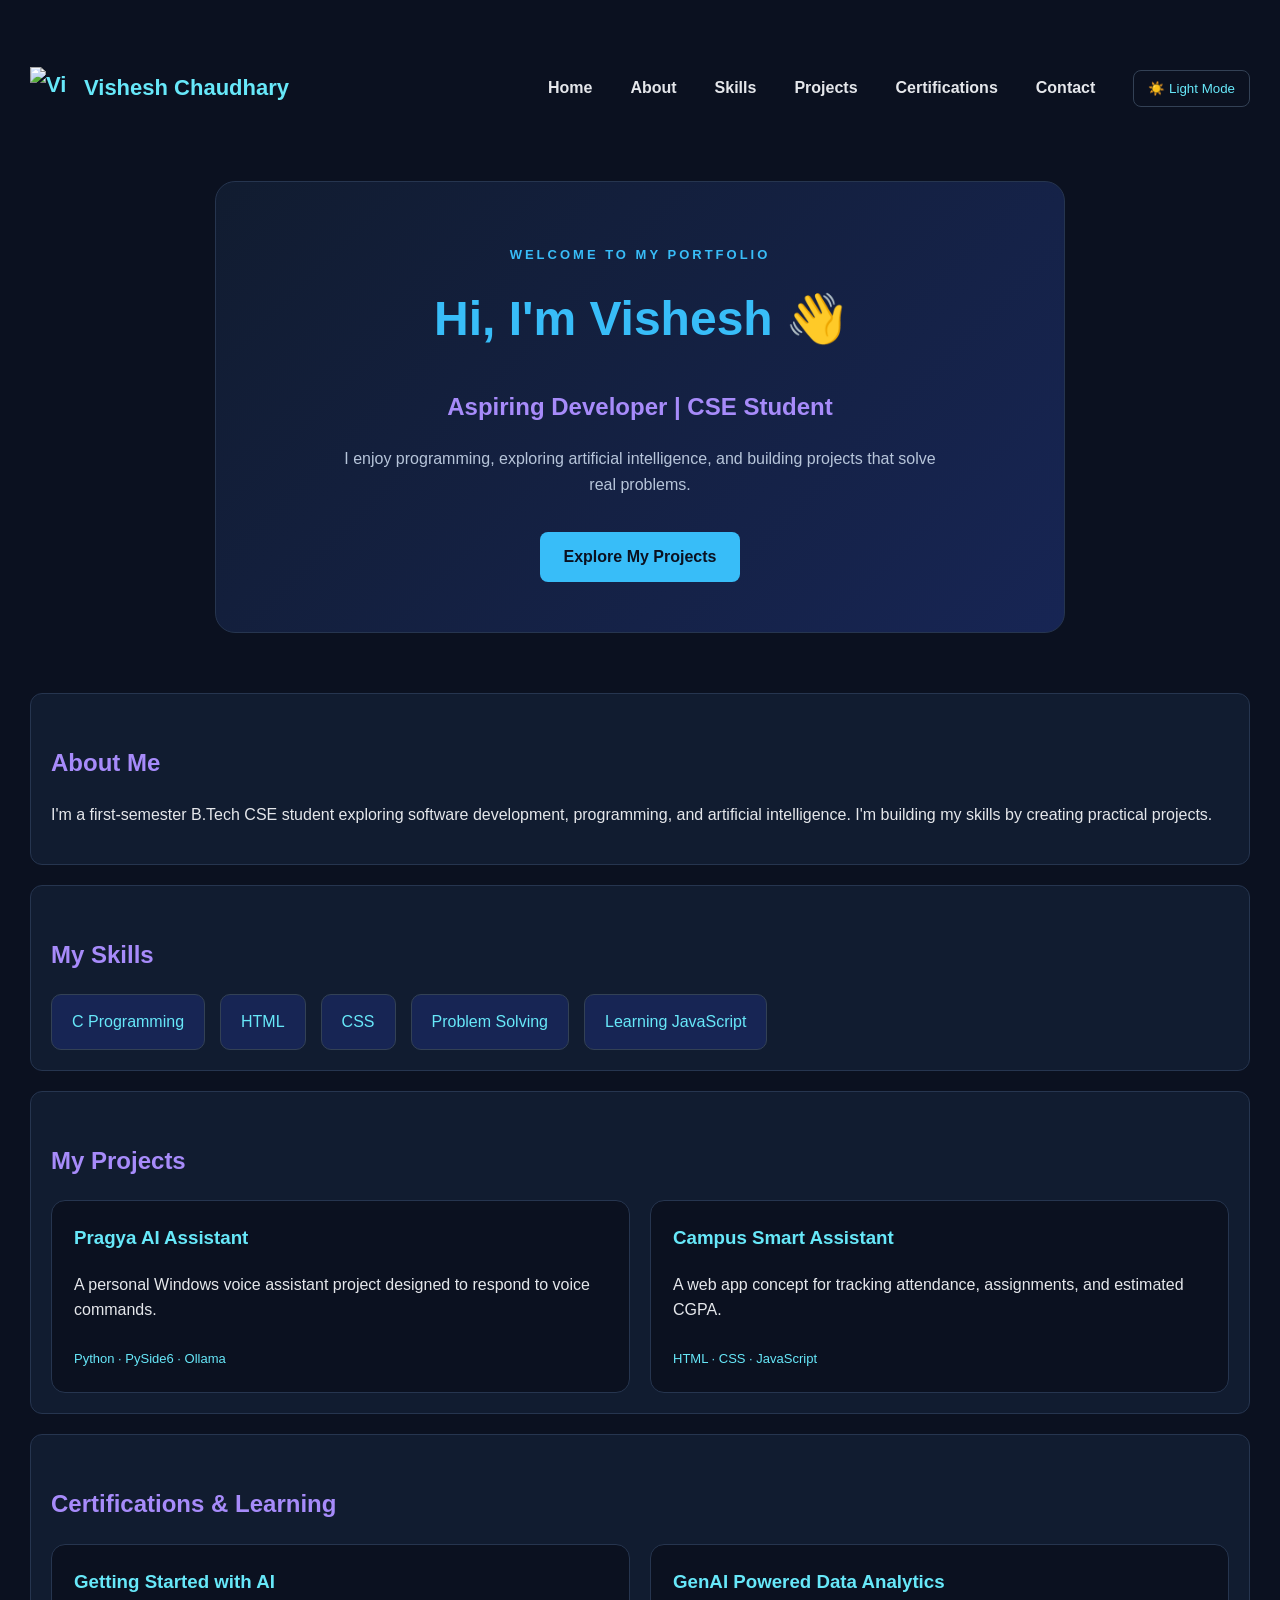
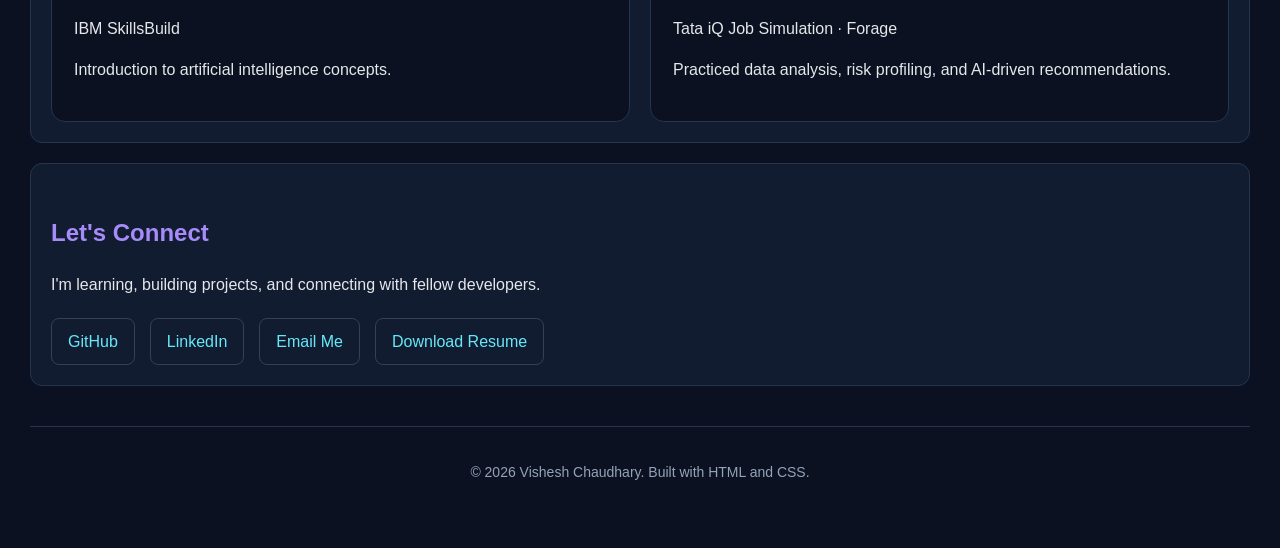
==== index.html @ add4f99e "Add files via upload" ====
<!DOCTYPE html>
<html lang="en">
<head>
    <meta charset="UTF-8">
    <meta name="viewport" content="width=device-width, initial-scale=1.0">
    <meta name="description" content="Explore Vishesh Chaudhary's developer portfolio,
     projects, skills, and learning journey in computer science and AI.">
    <title>Vishesh | Developer Portfolio</title>
    <link rel="stylesheet" href="style.css">
    <script src="script.js" defer></script>
    <link rel="icon" type="image/svg+xml" href="assets/favicon.svg">
</head>
<body>
  
    <nav class="navbar">
        <a class="logo" href="#home">
        <img src="assets/v-logo.png" alt="Vishesh logo">
        <span>Vishesh Chaudhary</span>
    </a>

        <button id="menu-toggle" type="button"
                aria-expanded="false" aria-controls="nav-links">
            ☰ Menu
        </button>

        <div id="nav-links">
            <a href="#home">Home</a>
            <a href="#about">About</a>
            <a href="#skills">Skills</a>
            <a href="#projects">Projects</a>
            <a href="#certifications">Certifications</a>
            <a href="#contact">Contact</a>
            <button id="theme-toggle" type="button">☀️ Light Mode</button>
        </div>
    </nav>

    <section id="home" class="hero">
        <p class="greeting">WELCOME TO MY PORTFOLIO</p>

        <h1>Hi, I'm Vishesh 👋</h1>

        <h2>Aspiring Developer | CSE Student</h2>

        <p>
            I enjoy programming, exploring artificial intelligence,
            and building projects that solve real problems.
        </p>

        <a href="#projects" class="btn">Explore My Projects</a>
    </section>


    
    <section id="about">
        <h2>About Me</h2>
        <p>
            I'm a first-semester B.Tech CSE student exploring
            software development, programming, and artificial intelligence.
            I'm building my skills by creating practical projects.
        </p>
    </section>


    <section id="skills">
        <h2>My Skills</h2>

        <div class="skills-container">
            <div class="skill-card">C Programming</div>
            <div class="skill-card">HTML</div>
            <div class="skill-card">CSS</div>
            <div class="skill-card">Problem Solving</div>
            <div class="skill-card">Learning JavaScript</div>
        </div>
    </section>

    <section id="projects">
        <h2>My Projects</h2>

        <div class="projects-container">
            <article class="project-card">
                <h3>Pragya AI Assistant</h3>
                <p>
                    A personal Windows voice assistant project
                    designed to respond to voice commands.
                </p>
                <span class="project-tech">Python · PySide6 · Ollama</span>
            </article>

            <article class="project-card">
                <h3>Campus Smart Assistant</h3>
                <p>
                    A web app concept for tracking attendance,
                    assignments, and estimated CGPA.
                </p>
                <span class="project-tech">HTML · CSS · JavaScript</span>
            </article>
        </div>
    </section>


    <section id="certifications">
        <h2>Certifications & Learning</h2>

        <div class="projects-container">
            <article class="project-card">
                <h3>Getting Started with AI</h3>
                <p>IBM SkillsBuild</p>
                <p>Introduction to artificial intelligence concepts.</p>
            </article>

            <article class="project-card">
                <h3>GenAI Powered Data Analytics</h3>
                <p>Tata iQ Job Simulation · Forage</p>
                <p>Practiced data analysis, risk profiling, and AI-driven recommendations.</p>
            </article>
        </div>
    </section>

    <section id="contact">
        <h2>Let's Connect</h2>
        <p>I'm learning, building projects, and connecting with fellow developers.</p>

        <div class="contact-links">
            <a href="https://github.com/vishesh-cse"
               target="_blank" rel="noopener noreferrer">GitHub</a>

            <a href="https://www.linkedin.com/in/vishesh-chaudhary-7802b942b/"
               target="_blank" rel="noopener noreferrer">LinkedIn</a>

            <a href="mailto:visheshchoudhary783@gmail.com">Email Me</a>

            <a href="assets/Vishesh-Chaudhary-Resume.pdf"class="btn"download>
                Download Resume</a>

        </div>
    </section>

    <footer>
        <p>© 2026 Vishesh Chaudhary. Built with HTML and CSS.</p>
    </footer>

</body>
</html>
---- style.css ----
/* 1. Basic page styling */
body {
    background-color: #0b1120;
    color: #e5e7eb;
    font-family: Arial, sans-serif;
    margin: 0;
    padding: 30px;
    line-height: 1.6;
}

/* 2. Main heading */
h1 {
    color: #38bdf8;
    font-size: 42px;
}

/* 3. Section headings */
h2 {
    color: #a78bfa;
    margin-top: 30px;
}

/* 4. Navigation menu */
nav {
    margin: 25px 0;
}

nav a {
    color: #38bdf8;
    text-decoration: none;
    margin-right: 20px;
    font-weight: bold;
}

nav a:hover {
    color: #a78bfa;
}

/* 5. Project sections */
section {
    background-color: #111c30;
    padding: 20px;
    margin: 20px 0;
    border: 1px solid #26354f;
    border-radius: 12px;
}

/* 6. Project headings */
h3 {
    color: #67e8f9;
}

/* Hero section */
.hero {
    max-width: 850px;
    margin: 60px auto;
    padding: 50px 30px;
    text-align: center;
    background: linear-gradient(135deg, #111c30, #172554);
    border: 1px solid #26354f;
    border-radius: 20px;
}

/* Small welcome text */
.greeting {
    color: #38bdf8;
    letter-spacing: 3px;
    font-size: 13px;
    font-weight: bold;
}

/* Hero heading */
.hero h1 {
    font-size: 48px;
    margin: 15px 0;
}

/* Hero description */
.hero p:not(.greeting) {
    color: #b7c5da;
    max-width: 600px;
    margin: 20px auto;
}

/* Project button */
.btn {
    display: inline-block;
    background-color: #38bdf8;
    color: #0b1120;
    padding: 12px 24px;
    border-radius: 8px;
    text-decoration: none;
    font-weight: bold;
    margin-top: 15px;
}

.btn:hover {
    background-color: #a78bfa;
}

/* Responsive design for mobile screens */
@media (max-width: 768px) {
    body {
        padding: 15px;
    }

    .hero {
        margin: 25px auto;
        padding: 35px 18px;
    }

    .hero h1 {
        font-size: 32px;
    }

    .hero h2 {
        font-size: 20px;
    }

    nav a {
        display: inline-block;
        margin: 5px 10px 5px 0;
    }

    section {
        padding: 16px;
    }
}

/* Extra-small screens */
@media (max-width: 400px) {
    .hero h1 {
        font-size: 27px;
    }

    .greeting {
        letter-spacing: 1px;
        font-size: 11px;
    }
}

/* Skills layout */
.skills-container {
    display: flex;
    flex-wrap: wrap;
    gap: 15px;
    margin-top: 20px;
}

/* Individual skill card */
.skill-card {
    background-color: #172554;
    color: #67e8f9;
    padding: 14px 20px;
    border: 1px solid #334155;
    border-radius: 10px;
    transition: transform 0.2s, border-color 0.2s;
}

.skill-card:hover {
    transform: translateY(-4px);
    border-color: #38bdf8;
}

/* Projects layout */
.projects-container {
    display: grid;
    grid-template-columns: repeat(auto-fit, minmax(240px, 1fr));
    gap: 20px;
    margin-top: 20px;
}

.project-card {
    background-color: #0b1120;
    padding: 22px;
    border: 1px solid #26354f;
    border-radius: 14px;
    transition: transform 0.2s, border-color 0.2s;
}

.project-card:hover {
    transform: translateY(-5px);
    border-color: #38bdf8;
}

.project-card h3 {
    margin-top: 0;
}

.project-tech {
    display: inline-block;
    color: #67e8f9;
    font-size: 13px;
    margin-top: 10px;
}

/* Contact links */
.contact-links {
    display: flex;
    flex-wrap: wrap;
    gap: 15px;
    margin-top: 20px;
}

.contact-links a {
    display: inline-block;
    color: #67e8f9;
    text-decoration: none;
    padding: 10px 16px;
    border: 1px solid #334155;
    border-radius: 8px;
    transition: background-color 0.2s;
}

.contact-links a:hover {
    background-color: #172554;
}

/* Footer */
footer {
    text-align: center;
    color: #94a3b8;
    font-size: 14px;
    padding: 20px 0;
    border-top: 1px solid #26354f;
    margin-top: 40px;
}

html {
    scroll-behavior: smooth;
}

section {
    scroll-margin-top: 20px;
}

.hero .btn + .btn {
    margin-left: 10px;
}

@media (max-width: 480px) {
    .hero .btn + .btn {
        margin-left: 0;
        margin-top: 12px;
    }
}

/* Make the resume button match contact links */
.contact-links .btn {
    background-color: transparent;
    color: #67e8f9;
    border: 1px solid #334155;
    padding: 10px 16px;
    border-radius: 8px;
    font-weight: normal;
    margin-top: 0;
}

.contact-links .btn:hover {
    background-color: #172554;
    color: #67e8f9;
    border-color: #38bdf8;
}
#theme-toggle {
    background: transparent;
    color: #67e8f9;
    border: 1px solid #334155;
    padding: 10px 14px;
    border-radius: 8px;
    cursor: pointer;
}

#theme-toggle:hover {
    background-color: #172554;
}
body.light-mode {
    background-color: #f1f5f9;
    color: #172033;
}

body.light-mode section {
    background-color: #ffffff;
    border-color: #cbd5e1;
}

body.light-mode .project-card {
    background-color: #f8fafc;
}

body.light-mode h1 {
    color: #0369a1;
}

body.light-mode h2 {
    color: #6d28d9;
}

body.light-mode h3 {
    color: #0e7490;
}

body.light-mode p {
    color: #334155;
}

/* Navigation layout */
.navbar {
    display: flex;
    align-items: center;
    justify-content: space-between;
    gap: 20px;
    margin-bottom: 30px;
}

.logo {
    color: #67e8f9;
    font-size: 22px;
    font-weight: bold;
    text-decoration: none;
}

#nav-links {
    display: flex;
    align-items: center;
    flex-wrap: wrap;
    gap: 15px;
}

#nav-links a {
    color: #e5e7eb;
    text-decoration: none;
}

#menu-toggle {
    display: none;
    background: transparent;
    color: #67e8f9;
    border: 1px solid #334155;
    padding: 9px 12px;
    border-radius: 8px;
    cursor: pointer;
}

@media (max-width: 768px) {
    .navbar {
        flex-wrap: wrap;
    }

    #menu-toggle {
        display: block;
    }

    #nav-links {
        display: none;
        width: 100%;
        flex-direction: column;
        align-items: stretch;
        padding: 15px 0;
    }

    #nav-links.open {
        display: flex;
    }

    #nav-links a,
    #nav-links button {
        padding: 10px;
    }
}

/* Keep navigation in a clean horizontal layout */
.navbar {
    width: 100%;
    box-sizing: border-box;
    flex-wrap: wrap;
    padding: 12px 0;
}

#nav-links {
    justify-content: flex-end;
}

#nav-links a {
    transition: color 0.2s ease;
}

#nav-links a:hover {
    color: #38bdf8;
}

/* Prevent hero content from touching the screen edges */
.hero {
    box-sizing: border-box;
    width: 100%;
}

/* Light theme navigation */
body.light-mode #nav-links a {
    color: #172033;
}

body.light-mode #nav-links a:hover {
    color: #0369a1;
}

/* Align logo and navigation in one row */
.navbar {
    display: flex;
    align-items: center;
    justify-content: space-between;
    width: 100%;
    gap: 20px;
}

.logo {
    flex-shrink: 0;
    margin: 0;
}

#nav-links {
    display: flex;
    align-items: center;
    justify-content: flex-end;
    gap: 18px;
    margin-left: auto;
}

/* Keep navigation tidy on smaller screens */
@media (max-width: 768px) {
    .navbar {
        justify-content: space-between;
    }

    #nav-links {
        margin-left: 0;
    }
}

/* Smooth movement and transitions */
.hero,
section {
    animation: fadeIn 0.7s ease both;
}

.project-card,
.skill-card {
    transition: transform 0.25s ease,
                border-color 0.25s ease,
                box-shadow 0.25s ease;
}

.project-card:hover,
.skill-card:hover {
    transform: translateY(-5px);
    box-shadow: 0 8px 24px rgba(56, 189, 248, 0.12);
}

/* Gentle entrance animation */
@keyframes fadeIn {
    from {
        opacity: 0;
        transform: translateY(12px);
    }

    to {
        opacity: 1;
        transform: translateY(0);
    }
}

/* Respect reduced-motion preferences */
@media (prefers-reduced-motion: reduce) {
    *,
    *::before,
    *::after {
        animation-duration: 0.01ms !important;
        transition-duration: 0.01ms !important;
    }
}

/* Mobile layout safety */
* {
    box-sizing: border-box;
}

img {
    max-width: 100%;
    height: auto;
}

body {
    overflow-wrap: anywhere;
}

@media (max-width: 768px) {
    .projects-container {
        grid-template-columns: minmax(0, 1fr);
    }

    .skills-container {
        gap: 10px;
    }

    .hero h1 {
        font-size: clamp(27px, 7vw, 38px);
    }

    #nav-links {
        width: 100%;
    }

    #nav-links a,
    #nav-links button {
        max-width: 100%;
    }
}

#menu-toggle {
    display: none;
}

@media (max-width: 768px) {
    #menu-toggle {
        display: block;
    }

    #nav-links {
        display: none;
        width: 100%;
        flex-direction: column;
        align-items: stretch;
    }

    #nav-links.open {
        display: flex;
    }
}
.logo {
    display: flex;
    align-items: center;
    gap: 12px;
    text-decoration: none;
}

.logo img {
    width: 42px;
    height: 42px;
    object-fit: contain;
}

.logo span {
    font-weight: 700;
}
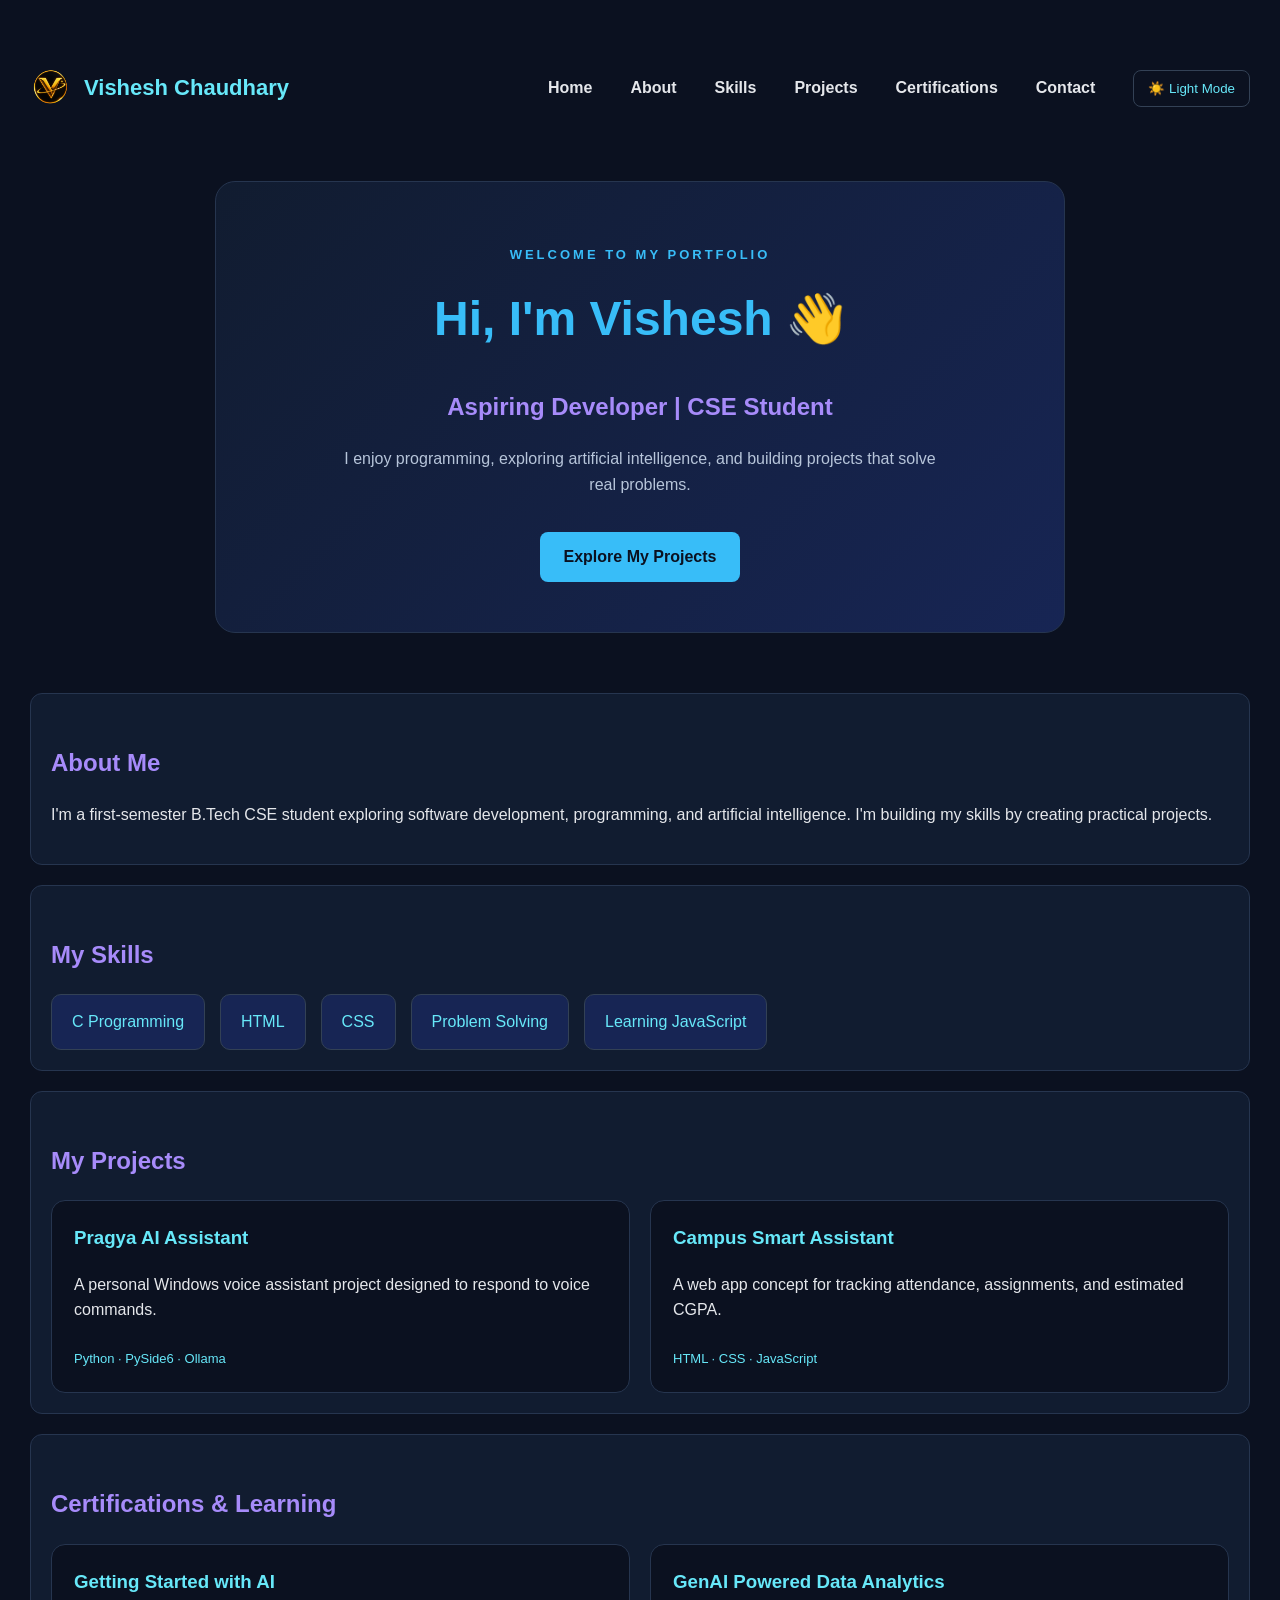
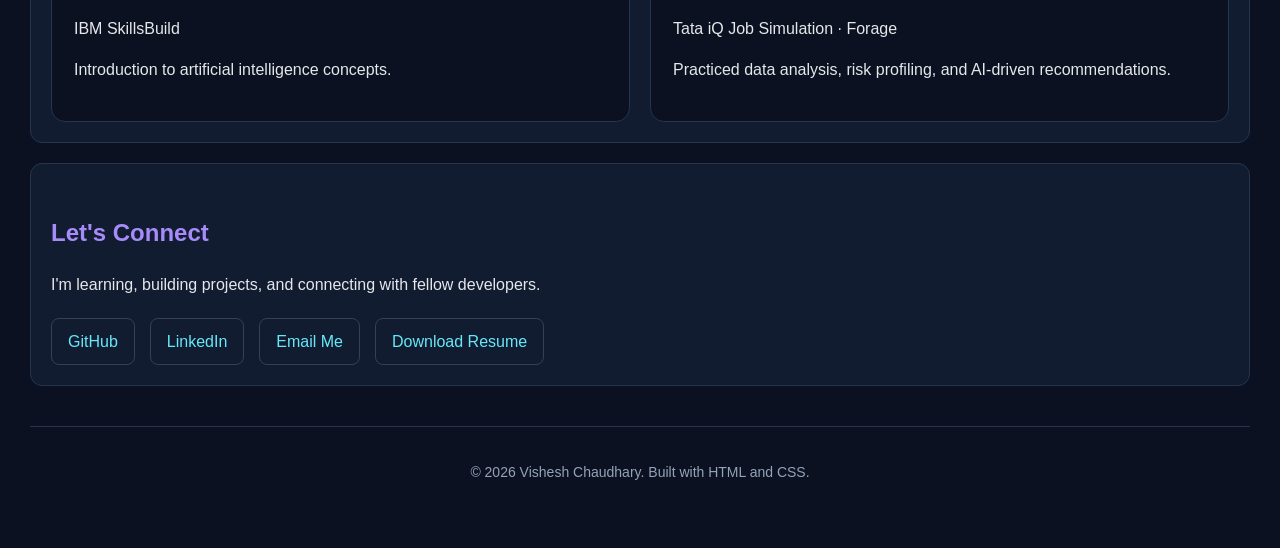
==== commit f24318be: "Add portfolio website and assets" ====
--- a/index.html
+++ b/index.html
@@ -1,144 +1,144 @@
-
-<!DOCTYPE html>
-<html lang="en">
-<head>
-    <meta charset="UTF-8">
-    <meta name="viewport" content="width=device-width, initial-scale=1.0">
-    <meta name="description" content="Explore Vishesh Chaudhary's developer portfolio,
-     projects, skills, and learning journey in computer science and AI.">
-    <title>Vishesh | Developer Portfolio</title>
-    <link rel="stylesheet" href="style.css">
-    <script src="script.js" defer></script>
-    <link rel="icon" type="image/svg+xml" href="assets/favicon.svg">
-</head>
-<body>
-  
-    <nav class="navbar">
-        <a class="logo" href="#home">
-        <img src="assets/v-logo.png" alt="Vishesh logo">
-        <span>Vishesh Chaudhary</span>
-    </a>
-
-        <button id="menu-toggle" type="button"
-                aria-expanded="false" aria-controls="nav-links">
-            ☰ Menu
-        </button>
-
-        <div id="nav-links">
-            <a href="#home">Home</a>
-            <a href="#about">About</a>
-            <a href="#skills">Skills</a>
-            <a href="#projects">Projects</a>
-            <a href="#certifications">Certifications</a>
-            <a href="#contact">Contact</a>
-            <button id="theme-toggle" type="button">☀️ Light Mode</button>
-        </div>
-    </nav>
-
-    <section id="home" class="hero">
-        <p class="greeting">WELCOME TO MY PORTFOLIO</p>
-
-        <h1>Hi, I'm Vishesh 👋</h1>
-
-        <h2>Aspiring Developer | CSE Student</h2>
-
-        <p>
-            I enjoy programming, exploring artificial intelligence,
-            and building projects that solve real problems.
-        </p>
-
-        <a href="#projects" class="btn">Explore My Projects</a>
-    </section>
-
-
-    
-    <section id="about">
-        <h2>About Me</h2>
-        <p>
-            I'm a first-semester B.Tech CSE student exploring
-            software development, programming, and artificial intelligence.
-            I'm building my skills by creating practical projects.
-        </p>
-    </section>
-
-
-    <section id="skills">
-        <h2>My Skills</h2>
-
-        <div class="skills-container">
-            <div class="skill-card">C Programming</div>
-            <div class="skill-card">HTML</div>
-            <div class="skill-card">CSS</div>
-            <div class="skill-card">Problem Solving</div>
-            <div class="skill-card">Learning JavaScript</div>
-        </div>
-    </section>
-
-    <section id="projects">
-        <h2>My Projects</h2>
-
-        <div class="projects-container">
-            <article class="project-card">
-                <h3>Pragya AI Assistant</h3>
-                <p>
-                    A personal Windows voice assistant project
-                    designed to respond to voice commands.
-                </p>
-                <span class="project-tech">Python · PySide6 · Ollama</span>
-            </article>
-
-            <article class="project-card">
-                <h3>Campus Smart Assistant</h3>
-                <p>
-                    A web app concept for tracking attendance,
-                    assignments, and estimated CGPA.
-                </p>
-                <span class="project-tech">HTML · CSS · JavaScript</span>
-            </article>
-        </div>
-    </section>
-
-
-    <section id="certifications">
-        <h2>Certifications & Learning</h2>
-
-        <div class="projects-container">
-            <article class="project-card">
-                <h3>Getting Started with AI</h3>
-                <p>IBM SkillsBuild</p>
-                <p>Introduction to artificial intelligence concepts.</p>
-            </article>
-
-            <article class="project-card">
-                <h3>GenAI Powered Data Analytics</h3>
-                <p>Tata iQ Job Simulation · Forage</p>
-                <p>Practiced data analysis, risk profiling, and AI-driven recommendations.</p>
-            </article>
-        </div>
-    </section>
-
-    <section id="contact">
-        <h2>Let's Connect</h2>
-        <p>I'm learning, building projects, and connecting with fellow developers.</p>
-
-        <div class="contact-links">
-            <a href="https://github.com/vishesh-cse"
-               target="_blank" rel="noopener noreferrer">GitHub</a>
-
-            <a href="https://www.linkedin.com/in/vishesh-chaudhary-7802b942b/"
-               target="_blank" rel="noopener noreferrer">LinkedIn</a>
-
-            <a href="mailto:visheshchoudhary783@gmail.com">Email Me</a>
-
-            <a href="assets/Vishesh-Chaudhary-Resume.pdf"class="btn"download>
-                Download Resume</a>
-
-        </div>
-    </section>
-
-    <footer>
-        <p>© 2026 Vishesh Chaudhary. Built with HTML and CSS.</p>
-    </footer>
-
-</body>
+
+<!DOCTYPE html>
+<html lang="en">
+<head>
+    <meta charset="UTF-8">
+    <meta name="viewport" content="width=device-width, initial-scale=1.0">
+    <meta name="description" content="Explore Vishesh Chaudhary's developer portfolio,
+     projects, skills, and learning journey in computer science and AI.">
+    <title>Vishesh | Developer Portfolio</title>
+    <link rel="stylesheet" href="style.css">
+    <script src="script.js" defer></script>
+    <link rel="icon" type="image/svg+xml" href="assets/favicon.svg">
+</head>
+<body>
+  
+    <nav class="navbar">
+        <a class="logo" href="#home">
+        <img src="assets/v-logo.png" alt="Vishesh logo">
+        <span>Vishesh Chaudhary</span>
+    </a>
+
+        <button id="menu-toggle" type="button"
+                aria-expanded="false" aria-controls="nav-links">
+            ☰ Menu
+        </button>
+
+        <div id="nav-links">
+            <a href="#home">Home</a>
+            <a href="#about">About</a>
+            <a href="#skills">Skills</a>
+            <a href="#projects">Projects</a>
+            <a href="#certifications">Certifications</a>
+            <a href="#contact">Contact</a>
+            <button id="theme-toggle" type="button">☀️ Light Mode</button>
+        </div>
+    </nav>
+
+    <section id="home" class="hero">
+        <p class="greeting">WELCOME TO MY PORTFOLIO</p>
+
+        <h1>Hi, I'm Vishesh 👋</h1>
+
+        <h2>Aspiring Developer | CSE Student</h2>
+
+        <p>
+            I enjoy programming, exploring artificial intelligence,
+            and building projects that solve real problems.
+        </p>
+
+        <a href="#projects" class="btn">Explore My Projects</a>
+    </section>
+
+
+    
+    <section id="about">
+        <h2>About Me</h2>
+        <p>
+            I'm a first-semester B.Tech CSE student exploring
+            software development, programming, and artificial intelligence.
+            I'm building my skills by creating practical projects.
+        </p>
+    </section>
+
+
+    <section id="skills">
+        <h2>My Skills</h2>
+
+        <div class="skills-container">
+            <div class="skill-card">C Programming</div>
+            <div class="skill-card">HTML</div>
+            <div class="skill-card">CSS</div>
+            <div class="skill-card">Problem Solving</div>
+            <div class="skill-card">Learning JavaScript</div>
+        </div>
+    </section>
+
+    <section id="projects">
+        <h2>My Projects</h2>
+
+        <div class="projects-container">
+            <article class="project-card">
+                <h3>Pragya AI Assistant</h3>
+                <p>
+                    A personal Windows voice assistant project
+                    designed to respond to voice commands.
+                </p>
+                <span class="project-tech">Python · PySide6 · Ollama</span>
+            </article>
+
+            <article class="project-card">
+                <h3>Campus Smart Assistant</h3>
+                <p>
+                    A web app concept for tracking attendance,
+                    assignments, and estimated CGPA.
+                </p>
+                <span class="project-tech">HTML · CSS · JavaScript</span>
+            </article>
+        </div>
+    </section>
+
+
+    <section id="certifications">
+        <h2>Certifications & Learning</h2>
+
+        <div class="projects-container">
+            <article class="project-card">
+                <h3>Getting Started with AI</h3>
+                <p>IBM SkillsBuild</p>
+                <p>Introduction to artificial intelligence concepts.</p>
+            </article>
+
+            <article class="project-card">
+                <h3>GenAI Powered Data Analytics</h3>
+                <p>Tata iQ Job Simulation · Forage</p>
+                <p>Practiced data analysis, risk profiling, and AI-driven recommendations.</p>
+            </article>
+        </div>
+    </section>
+
+    <section id="contact">
+        <h2>Let's Connect</h2>
+        <p>I'm learning, building projects, and connecting with fellow developers.</p>
+
+        <div class="contact-links">
+            <a href="https://github.com/vishesh-cse"
+               target="_blank" rel="noopener noreferrer">GitHub</a>
+
+            <a href="https://www.linkedin.com/in/vishesh-chaudhary-7802b942b/"
+               target="_blank" rel="noopener noreferrer">LinkedIn</a>
+
+            <a href="mailto:visheshchoudhary783@gmail.com">Email Me</a>
+
+            <a href="assets/Vishesh-Chaudhary-Resume.pdf"class="btn"download>
+                Download Resume</a>
+
+        </div>
+    </section>
+
+    <footer>
+        <p>© 2026 Vishesh Chaudhary. Built with HTML and CSS.</p>
+    </footer>
+
+</body>
 </html>
--- a/style.css
+++ b/style.css
@@ -1,554 +1,554 @@
-
-/* 1. Basic page styling */
-body {
-    background-color: #0b1120;
-    color: #e5e7eb;
-    font-family: Arial, sans-serif;
-    margin: 0;
-    padding: 30px;
-    line-height: 1.6;
-}
-
-/* 2. Main heading */
-h1 {
-    color: #38bdf8;
-    font-size: 42px;
-}
-
-/* 3. Section headings */
-h2 {
-    color: #a78bfa;
-    margin-top: 30px;
-}
-
-/* 4. Navigation menu */
-nav {
-    margin: 25px 0;
-}
-
-nav a {
-    color: #38bdf8;
-    text-decoration: none;
-    margin-right: 20px;
-    font-weight: bold;
-}
-
-nav a:hover {
-    color: #a78bfa;
-}
-
-/* 5. Project sections */
-section {
-    background-color: #111c30;
-    padding: 20px;
-    margin: 20px 0;
-    border: 1px solid #26354f;
-    border-radius: 12px;
-}
-
-/* 6. Project headings */
-h3 {
-    color: #67e8f9;
-}
-
-/* Hero section */
-.hero {
-    max-width: 850px;
-    margin: 60px auto;
-    padding: 50px 30px;
-    text-align: center;
-    background: linear-gradient(135deg, #111c30, #172554);
-    border: 1px solid #26354f;
-    border-radius: 20px;
-}
-
-/* Small welcome text */
-.greeting {
-    color: #38bdf8;
-    letter-spacing: 3px;
-    font-size: 13px;
-    font-weight: bold;
-}
-
-/* Hero heading */
-.hero h1 {
-    font-size: 48px;
-    margin: 15px 0;
-}
-
-/* Hero description */
-.hero p:not(.greeting) {
-    color: #b7c5da;
-    max-width: 600px;
-    margin: 20px auto;
-}
-
-/* Project button */
-.btn {
-    display: inline-block;
-    background-color: #38bdf8;
-    color: #0b1120;
-    padding: 12px 24px;
-    border-radius: 8px;
-    text-decoration: none;
-    font-weight: bold;
-    margin-top: 15px;
-}
-
-.btn:hover {
-    background-color: #a78bfa;
-}
-
-/* Responsive design for mobile screens */
-@media (max-width: 768px) {
-    body {
-        padding: 15px;
-    }
-
-    .hero {
-        margin: 25px auto;
-        padding: 35px 18px;
-    }
-
-    .hero h1 {
-        font-size: 32px;
-    }
-
-    .hero h2 {
-        font-size: 20px;
-    }
-
-    nav a {
-        display: inline-block;
-        margin: 5px 10px 5px 0;
-    }
-
-    section {
-        padding: 16px;
-    }
-}
-
-/* Extra-small screens */
-@media (max-width: 400px) {
-    .hero h1 {
-        font-size: 27px;
-    }
-
-    .greeting {
-        letter-spacing: 1px;
-        font-size: 11px;
-    }
-}
-
-/* Skills layout */
-.skills-container {
-    display: flex;
-    flex-wrap: wrap;
-    gap: 15px;
-    margin-top: 20px;
-}
-
-/* Individual skill card */
-.skill-card {
-    background-color: #172554;
-    color: #67e8f9;
-    padding: 14px 20px;
-    border: 1px solid #334155;
-    border-radius: 10px;
-    transition: transform 0.2s, border-color 0.2s;
-}
-
-.skill-card:hover {
-    transform: translateY(-4px);
-    border-color: #38bdf8;
-}
-
-/* Projects layout */
-.projects-container {
-    display: grid;
-    grid-template-columns: repeat(auto-fit, minmax(240px, 1fr));
-    gap: 20px;
-    margin-top: 20px;
-}
-
-.project-card {
-    background-color: #0b1120;
-    padding: 22px;
-    border: 1px solid #26354f;
-    border-radius: 14px;
-    transition: transform 0.2s, border-color 0.2s;
-}
-
-.project-card:hover {
-    transform: translateY(-5px);
-    border-color: #38bdf8;
-}
-
-.project-card h3 {
-    margin-top: 0;
-}
-
-.project-tech {
-    display: inline-block;
-    color: #67e8f9;
-    font-size: 13px;
-    margin-top: 10px;
-}
-
-/* Contact links */
-.contact-links {
-    display: flex;
-    flex-wrap: wrap;
-    gap: 15px;
-    margin-top: 20px;
-}
-
-.contact-links a {
-    display: inline-block;
-    color: #67e8f9;
-    text-decoration: none;
-    padding: 10px 16px;
-    border: 1px solid #334155;
-    border-radius: 8px;
-    transition: background-color 0.2s;
-}
-
-.contact-links a:hover {
-    background-color: #172554;
-}
-
-/* Footer */
-footer {
-    text-align: center;
-    color: #94a3b8;
-    font-size: 14px;
-    padding: 20px 0;
-    border-top: 1px solid #26354f;
-    margin-top: 40px;
-}
-
-html {
-    scroll-behavior: smooth;
-}
-
-section {
-    scroll-margin-top: 20px;
-}
-
-.hero .btn + .btn {
-    margin-left: 10px;
-}
-
-@media (max-width: 480px) {
-    .hero .btn + .btn {
-        margin-left: 0;
-        margin-top: 12px;
-    }
-}
-
-/* Make the resume button match contact links */
-.contact-links .btn {
-    background-color: transparent;
-    color: #67e8f9;
-    border: 1px solid #334155;
-    padding: 10px 16px;
-    border-radius: 8px;
-    font-weight: normal;
-    margin-top: 0;
-}
-
-.contact-links .btn:hover {
-    background-color: #172554;
-    color: #67e8f9;
-    border-color: #38bdf8;
-}
-#theme-toggle {
-    background: transparent;
-    color: #67e8f9;
-    border: 1px solid #334155;
-    padding: 10px 14px;
-    border-radius: 8px;
-    cursor: pointer;
-}
-
-#theme-toggle:hover {
-    background-color: #172554;
-}
-body.light-mode {
-    background-color: #f1f5f9;
-    color: #172033;
-}
-
-body.light-mode section {
-    background-color: #ffffff;
-    border-color: #cbd5e1;
-}
-
-body.light-mode .project-card {
-    background-color: #f8fafc;
-}
-
-body.light-mode h1 {
-    color: #0369a1;
-}
-
-body.light-mode h2 {
-    color: #6d28d9;
-}
-
-body.light-mode h3 {
-    color: #0e7490;
-}
-
-body.light-mode p {
-    color: #334155;
-}
-
-/* Navigation layout */
-.navbar {
-    display: flex;
-    align-items: center;
-    justify-content: space-between;
-    gap: 20px;
-    margin-bottom: 30px;
-}
-
-.logo {
-    color: #67e8f9;
-    font-size: 22px;
-    font-weight: bold;
-    text-decoration: none;
-}
-
-#nav-links {
-    display: flex;
-    align-items: center;
-    flex-wrap: wrap;
-    gap: 15px;
-}
-
-#nav-links a {
-    color: #e5e7eb;
-    text-decoration: none;
-}
-
-#menu-toggle {
-    display: none;
-    background: transparent;
-    color: #67e8f9;
-    border: 1px solid #334155;
-    padding: 9px 12px;
-    border-radius: 8px;
-    cursor: pointer;
-}
-
-@media (max-width: 768px) {
-    .navbar {
-        flex-wrap: wrap;
-    }
-
-    #menu-toggle {
-        display: block;
-    }
-
-    #nav-links {
-        display: none;
-        width: 100%;
-        flex-direction: column;
-        align-items: stretch;
-        padding: 15px 0;
-    }
-
-    #nav-links.open {
-        display: flex;
-    }
-
-    #nav-links a,
-    #nav-links button {
-        padding: 10px;
-    }
-}
-
-/* Keep navigation in a clean horizontal layout */
-.navbar {
-    width: 100%;
-    box-sizing: border-box;
-    flex-wrap: wrap;
-    padding: 12px 0;
-}
-
-#nav-links {
-    justify-content: flex-end;
-}
-
-#nav-links a {
-    transition: color 0.2s ease;
-}
-
-#nav-links a:hover {
-    color: #38bdf8;
-}
-
-/* Prevent hero content from touching the screen edges */
-.hero {
-    box-sizing: border-box;
-    width: 100%;
-}
-
-/* Light theme navigation */
-body.light-mode #nav-links a {
-    color: #172033;
-}
-
-body.light-mode #nav-links a:hover {
-    color: #0369a1;
-}
-
-/* Align logo and navigation in one row */
-.navbar {
-    display: flex;
-    align-items: center;
-    justify-content: space-between;
-    width: 100%;
-    gap: 20px;
-}
-
-.logo {
-    flex-shrink: 0;
-    margin: 0;
-}
-
-#nav-links {
-    display: flex;
-    align-items: center;
-    justify-content: flex-end;
-    gap: 18px;
-    margin-left: auto;
-}
-
-/* Keep navigation tidy on smaller screens */
-@media (max-width: 768px) {
-    .navbar {
-        justify-content: space-between;
-    }
-
-    #nav-links {
-        margin-left: 0;
-    }
-}
-
-/* Smooth movement and transitions */
-.hero,
-section {
-    animation: fadeIn 0.7s ease both;
-}
-
-.project-card,
-.skill-card {
-    transition: transform 0.25s ease,
-                border-color 0.25s ease,
-                box-shadow 0.25s ease;
-}
-
-.project-card:hover,
-.skill-card:hover {
-    transform: translateY(-5px);
-    box-shadow: 0 8px 24px rgba(56, 189, 248, 0.12);
-}
-
-/* Gentle entrance animation */
-@keyframes fadeIn {
-    from {
-        opacity: 0;
-        transform: translateY(12px);
-    }
-
-    to {
-        opacity: 1;
-        transform: translateY(0);
-    }
-}
-
-/* Respect reduced-motion preferences */
-@media (prefers-reduced-motion: reduce) {
-    *,
-    *::before,
-    *::after {
-        animation-duration: 0.01ms !important;
-        transition-duration: 0.01ms !important;
-    }
-}
-
-/* Mobile layout safety */
-* {
-    box-sizing: border-box;
-}
-
-img {
-    max-width: 100%;
-    height: auto;
-}
-
-body {
-    overflow-wrap: anywhere;
-}
-
-@media (max-width: 768px) {
-    .projects-container {
-        grid-template-columns: minmax(0, 1fr);
-    }
-
-    .skills-container {
-        gap: 10px;
-    }
-
-    .hero h1 {
-        font-size: clamp(27px, 7vw, 38px);
-    }
-
-    #nav-links {
-        width: 100%;
-    }
-
-    #nav-links a,
-    #nav-links button {
-        max-width: 100%;
-    }
-}
-
-#menu-toggle {
-    display: none;
-}
-
-@media (max-width: 768px) {
-    #menu-toggle {
-        display: block;
-    }
-
-    #nav-links {
-        display: none;
-        width: 100%;
-        flex-direction: column;
-        align-items: stretch;
-    }
-
-    #nav-links.open {
-        display: flex;
-    }
-}
-.logo {
-    display: flex;
-    align-items: center;
-    gap: 12px;
-    text-decoration: none;
-}
-
-.logo img {
-    width: 42px;
-    height: 42px;
-    object-fit: contain;
-}
-
-.logo span {
-    font-weight: 700;
+
+/* 1. Basic page styling */
+body {
+    background-color: #0b1120;
+    color: #e5e7eb;
+    font-family: Arial, sans-serif;
+    margin: 0;
+    padding: 30px;
+    line-height: 1.6;
+}
+
+/* 2. Main heading */
+h1 {
+    color: #38bdf8;
+    font-size: 42px;
+}
+
+/* 3. Section headings */
+h2 {
+    color: #a78bfa;
+    margin-top: 30px;
+}
+
+/* 4. Navigation menu */
+nav {
+    margin: 25px 0;
+}
+
+nav a {
+    color: #38bdf8;
+    text-decoration: none;
+    margin-right: 20px;
+    font-weight: bold;
+}
+
+nav a:hover {
+    color: #a78bfa;
+}
+
+/* 5. Project sections */
+section {
+    background-color: #111c30;
+    padding: 20px;
+    margin: 20px 0;
+    border: 1px solid #26354f;
+    border-radius: 12px;
+}
+
+/* 6. Project headings */
+h3 {
+    color: #67e8f9;
+}
+
+/* Hero section */
+.hero {
+    max-width: 850px;
+    margin: 60px auto;
+    padding: 50px 30px;
+    text-align: center;
+    background: linear-gradient(135deg, #111c30, #172554);
+    border: 1px solid #26354f;
+    border-radius: 20px;
+}
+
+/* Small welcome text */
+.greeting {
+    color: #38bdf8;
+    letter-spacing: 3px;
+    font-size: 13px;
+    font-weight: bold;
+}
+
+/* Hero heading */
+.hero h1 {
+    font-size: 48px;
+    margin: 15px 0;
+}
+
+/* Hero description */
+.hero p:not(.greeting) {
+    color: #b7c5da;
+    max-width: 600px;
+    margin: 20px auto;
+}
+
+/* Project button */
+.btn {
+    display: inline-block;
+    background-color: #38bdf8;
+    color: #0b1120;
+    padding: 12px 24px;
+    border-radius: 8px;
+    text-decoration: none;
+    font-weight: bold;
+    margin-top: 15px;
+}
+
+.btn:hover {
+    background-color: #a78bfa;
+}
+
+/* Responsive design for mobile screens */
+@media (max-width: 768px) {
+    body {
+        padding: 15px;
+    }
+
+    .hero {
+        margin: 25px auto;
+        padding: 35px 18px;
+    }
+
+    .hero h1 {
+        font-size: 32px;
+    }
+
+    .hero h2 {
+        font-size: 20px;
+    }
+
+    nav a {
+        display: inline-block;
+        margin: 5px 10px 5px 0;
+    }
+
+    section {
+        padding: 16px;
+    }
+}
+
+/* Extra-small screens */
+@media (max-width: 400px) {
+    .hero h1 {
+        font-size: 27px;
+    }
+
+    .greeting {
+        letter-spacing: 1px;
+        font-size: 11px;
+    }
+}
+
+/* Skills layout */
+.skills-container {
+    display: flex;
+    flex-wrap: wrap;
+    gap: 15px;
+    margin-top: 20px;
+}
+
+/* Individual skill card */
+.skill-card {
+    background-color: #172554;
+    color: #67e8f9;
+    padding: 14px 20px;
+    border: 1px solid #334155;
+    border-radius: 10px;
+    transition: transform 0.2s, border-color 0.2s;
+}
+
+.skill-card:hover {
+    transform: translateY(-4px);
+    border-color: #38bdf8;
+}
+
+/* Projects layout */
+.projects-container {
+    display: grid;
+    grid-template-columns: repeat(auto-fit, minmax(240px, 1fr));
+    gap: 20px;
+    margin-top: 20px;
+}
+
+.project-card {
+    background-color: #0b1120;
+    padding: 22px;
+    border: 1px solid #26354f;
+    border-radius: 14px;
+    transition: transform 0.2s, border-color 0.2s;
+}
+
+.project-card:hover {
+    transform: translateY(-5px);
+    border-color: #38bdf8;
+}
+
+.project-card h3 {
+    margin-top: 0;
+}
+
+.project-tech {
+    display: inline-block;
+    color: #67e8f9;
+    font-size: 13px;
+    margin-top: 10px;
+}
+
+/* Contact links */
+.contact-links {
+    display: flex;
+    flex-wrap: wrap;
+    gap: 15px;
+    margin-top: 20px;
+}
+
+.contact-links a {
+    display: inline-block;
+    color: #67e8f9;
+    text-decoration: none;
+    padding: 10px 16px;
+    border: 1px solid #334155;
+    border-radius: 8px;
+    transition: background-color 0.2s;
+}
+
+.contact-links a:hover {
+    background-color: #172554;
+}
+
+/* Footer */
+footer {
+    text-align: center;
+    color: #94a3b8;
+    font-size: 14px;
+    padding: 20px 0;
+    border-top: 1px solid #26354f;
+    margin-top: 40px;
+}
+
+html {
+    scroll-behavior: smooth;
+}
+
+section {
+    scroll-margin-top: 20px;
+}
+
+.hero .btn + .btn {
+    margin-left: 10px;
+}
+
+@media (max-width: 480px) {
+    .hero .btn + .btn {
+        margin-left: 0;
+        margin-top: 12px;
+    }
+}
+
+/* Make the resume button match contact links */
+.contact-links .btn {
+    background-color: transparent;
+    color: #67e8f9;
+    border: 1px solid #334155;
+    padding: 10px 16px;
+    border-radius: 8px;
+    font-weight: normal;
+    margin-top: 0;
+}
+
+.contact-links .btn:hover {
+    background-color: #172554;
+    color: #67e8f9;
+    border-color: #38bdf8;
+}
+#theme-toggle {
+    background: transparent;
+    color: #67e8f9;
+    border: 1px solid #334155;
+    padding: 10px 14px;
+    border-radius: 8px;
+    cursor: pointer;
+}
+
+#theme-toggle:hover {
+    background-color: #172554;
+}
+body.light-mode {
+    background-color: #f1f5f9;
+    color: #172033;
+}
+
+body.light-mode section {
+    background-color: #ffffff;
+    border-color: #cbd5e1;
+}
+
+body.light-mode .project-card {
+    background-color: #f8fafc;
+}
+
+body.light-mode h1 {
+    color: #0369a1;
+}
+
+body.light-mode h2 {
+    color: #6d28d9;
+}
+
+body.light-mode h3 {
+    color: #0e7490;
+}
+
+body.light-mode p {
+    color: #334155;
+}
+
+/* Navigation layout */
+.navbar {
+    display: flex;
+    align-items: center;
+    justify-content: space-between;
+    gap: 20px;
+    margin-bottom: 30px;
+}
+
+.logo {
+    color: #67e8f9;
+    font-size: 22px;
+    font-weight: bold;
+    text-decoration: none;
+}
+
+#nav-links {
+    display: flex;
+    align-items: center;
+    flex-wrap: wrap;
+    gap: 15px;
+}
+
+#nav-links a {
+    color: #e5e7eb;
+    text-decoration: none;
+}
+
+#menu-toggle {
+    display: none;
+    background: transparent;
+    color: #67e8f9;
+    border: 1px solid #334155;
+    padding: 9px 12px;
+    border-radius: 8px;
+    cursor: pointer;
+}
+
+@media (max-width: 768px) {
+    .navbar {
+        flex-wrap: wrap;
+    }
+
+    #menu-toggle {
+        display: block;
+    }
+
+    #nav-links {
+        display: none;
+        width: 100%;
+        flex-direction: column;
+        align-items: stretch;
+        padding: 15px 0;
+    }
+
+    #nav-links.open {
+        display: flex;
+    }
+
+    #nav-links a,
+    #nav-links button {
+        padding: 10px;
+    }
+}
+
+/* Keep navigation in a clean horizontal layout */
+.navbar {
+    width: 100%;
+    box-sizing: border-box;
+    flex-wrap: wrap;
+    padding: 12px 0;
+}
+
+#nav-links {
+    justify-content: flex-end;
+}
+
+#nav-links a {
+    transition: color 0.2s ease;
+}
+
+#nav-links a:hover {
+    color: #38bdf8;
+}
+
+/* Prevent hero content from touching the screen edges */
+.hero {
+    box-sizing: border-box;
+    width: 100%;
+}
+
+/* Light theme navigation */
+body.light-mode #nav-links a {
+    color: #172033;
+}
+
+body.light-mode #nav-links a:hover {
+    color: #0369a1;
+}
+
+/* Align logo and navigation in one row */
+.navbar {
+    display: flex;
+    align-items: center;
+    justify-content: space-between;
+    width: 100%;
+    gap: 20px;
+}
+
+.logo {
+    flex-shrink: 0;
+    margin: 0;
+}
+
+#nav-links {
+    display: flex;
+    align-items: center;
+    justify-content: flex-end;
+    gap: 18px;
+    margin-left: auto;
+}
+
+/* Keep navigation tidy on smaller screens */
+@media (max-width: 768px) {
+    .navbar {
+        justify-content: space-between;
+    }
+
+    #nav-links {
+        margin-left: 0;
+    }
+}
+
+/* Smooth movement and transitions */
+.hero,
+section {
+    animation: fadeIn 0.7s ease both;
+}
+
+.project-card,
+.skill-card {
+    transition: transform 0.25s ease,
+                border-color 0.25s ease,
+                box-shadow 0.25s ease;
+}
+
+.project-card:hover,
+.skill-card:hover {
+    transform: translateY(-5px);
+    box-shadow: 0 8px 24px rgba(56, 189, 248, 0.12);
+}
+
+/* Gentle entrance animation */
+@keyframes fadeIn {
+    from {
+        opacity: 0;
+        transform: translateY(12px);
+    }
+
+    to {
+        opacity: 1;
+        transform: translateY(0);
+    }
+}
+
+/* Respect reduced-motion preferences */
+@media (prefers-reduced-motion: reduce) {
+    *,
+    *::before,
+    *::after {
+        animation-duration: 0.01ms !important;
+        transition-duration: 0.01ms !important;
+    }
+}
+
+/* Mobile layout safety */
+* {
+    box-sizing: border-box;
+}
+
+img {
+    max-width: 100%;
+    height: auto;
+}
+
+body {
+    overflow-wrap: anywhere;
+}
+
+@media (max-width: 768px) {
+    .projects-container {
+        grid-template-columns: minmax(0, 1fr);
+    }
+
+    .skills-container {
+        gap: 10px;
+    }
+
+    .hero h1 {
+        font-size: clamp(27px, 7vw, 38px);
+    }
+
+    #nav-links {
+        width: 100%;
+    }
+
+    #nav-links a,
+    #nav-links button {
+        max-width: 100%;
+    }
+}
+
+#menu-toggle {
+    display: none;
+}
+
+@media (max-width: 768px) {
+    #menu-toggle {
+        display: block;
+    }
+
+    #nav-links {
+        display: none;
+        width: 100%;
+        flex-direction: column;
+        align-items: stretch;
+    }
+
+    #nav-links.open {
+        display: flex;
+    }
+}
+.logo {
+    display: flex;
+    align-items: center;
+    gap: 12px;
+    text-decoration: none;
+}
+
+.logo img {
+    width: 42px;
+    height: 42px;
+    object-fit: contain;
+}
+
+.logo span {
+    font-weight: 700;
 }
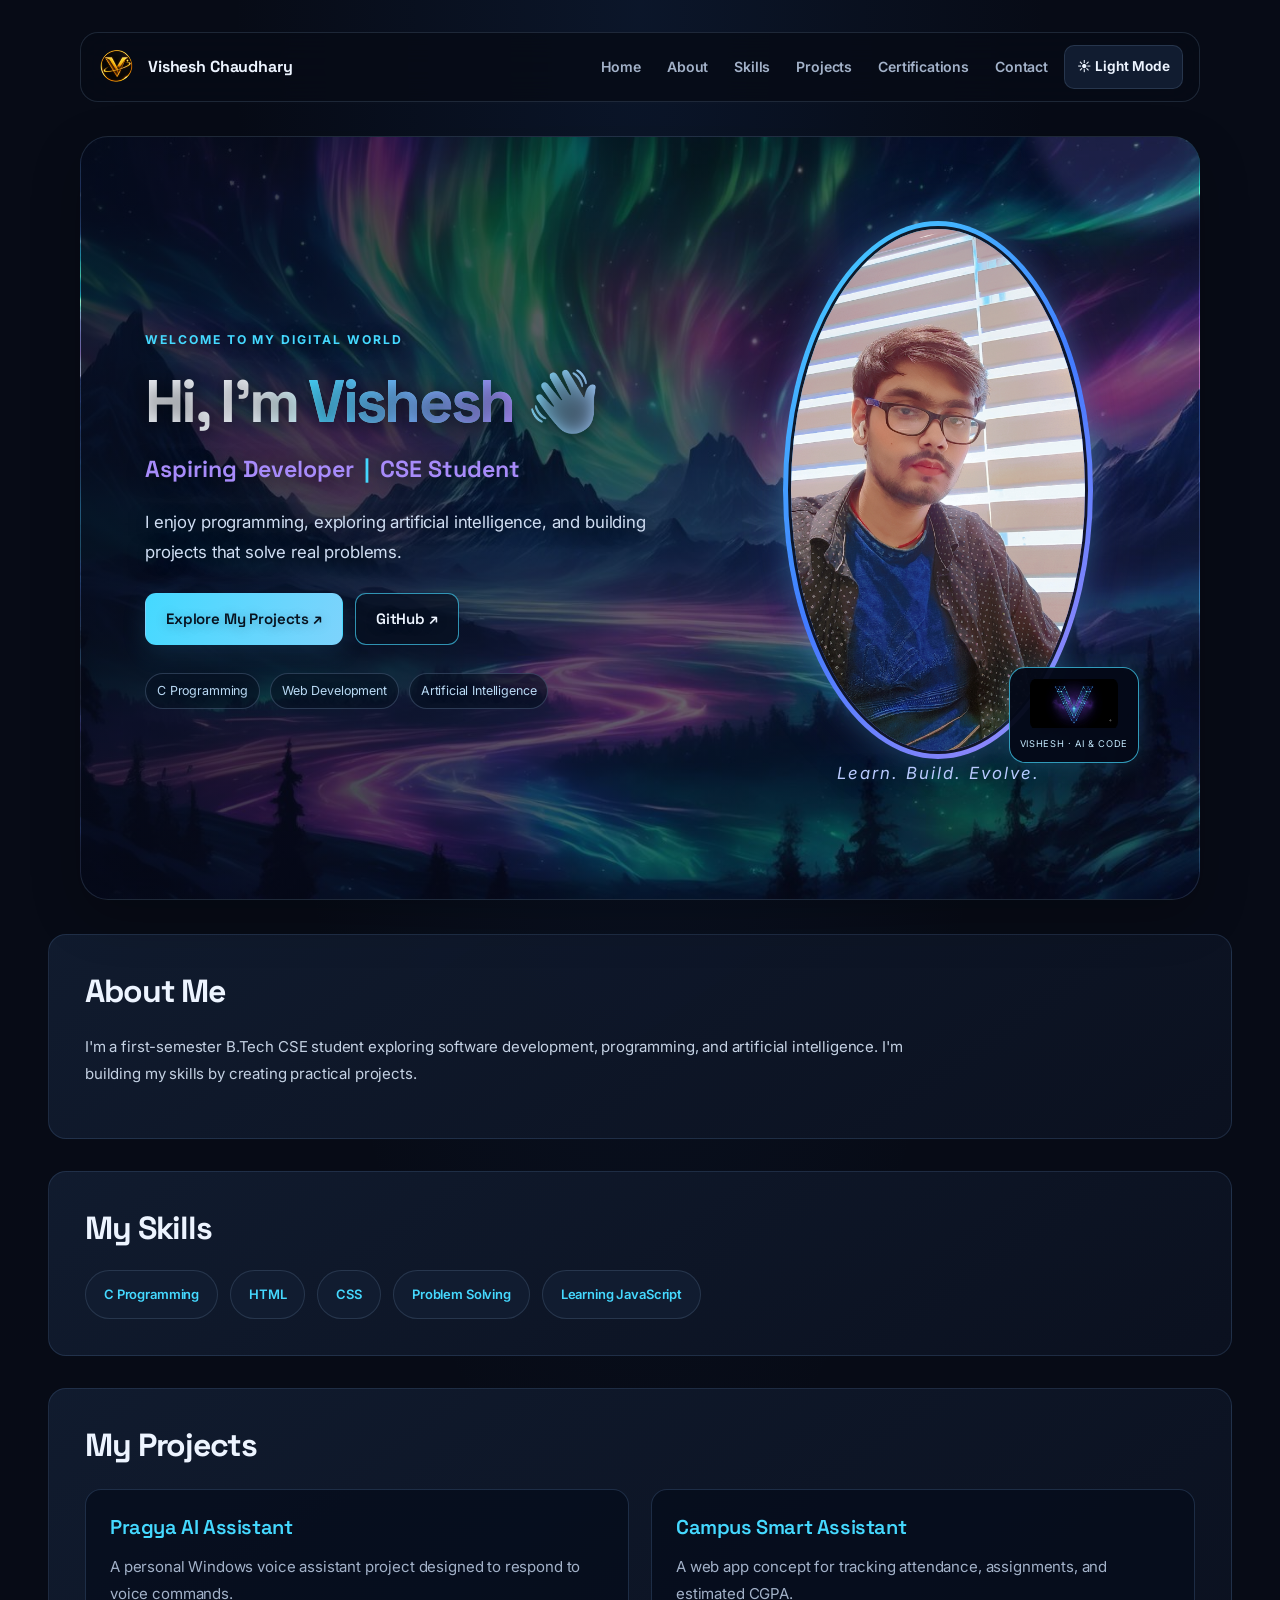
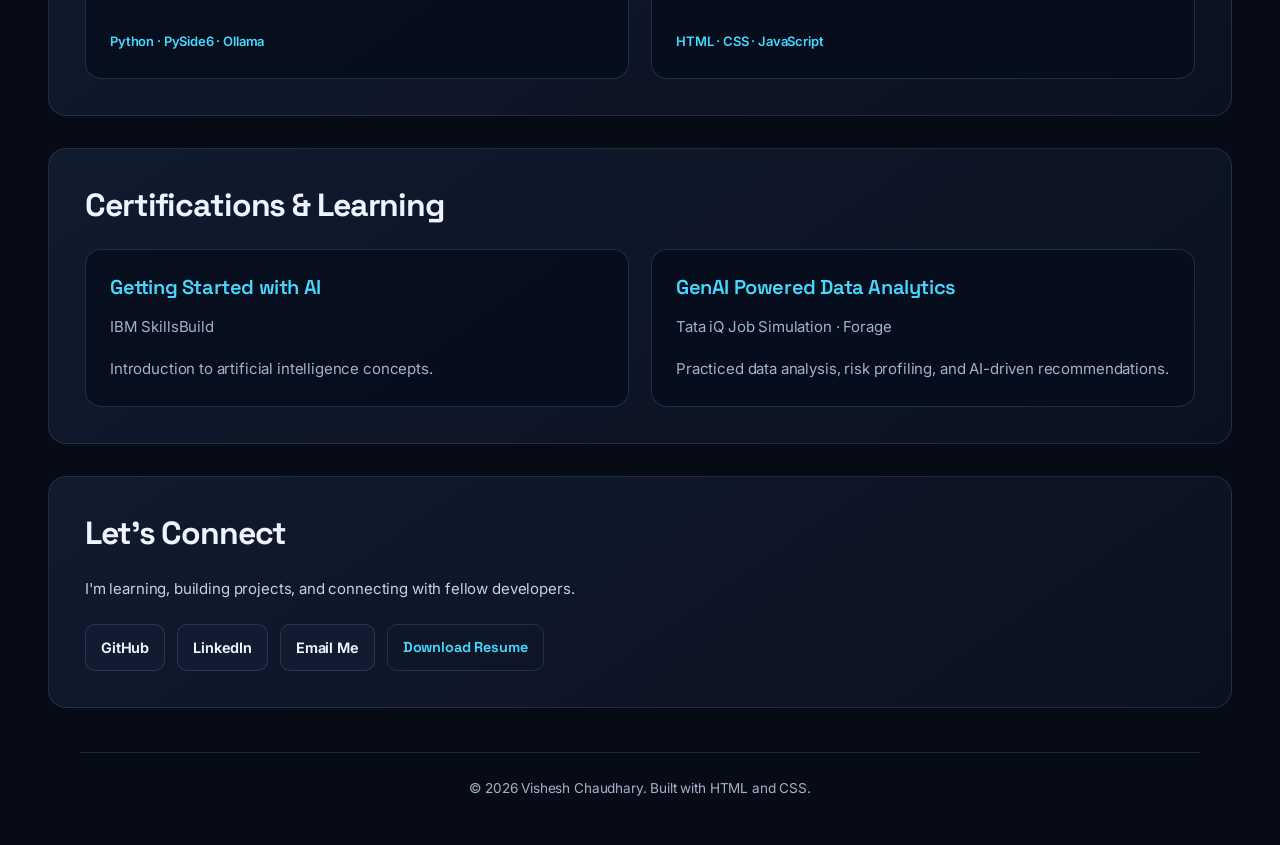
==== commit b4caa3fd: "Upgrade portfolio hero and visual design" ====
--- a/index.html
+++ b/index.html
@@ -4,23 +4,42 @@
 <head>
     <meta charset="UTF-8">
     <meta name="viewport" content="width=device-width, initial-scale=1.0">
-    <meta name="description" content="Explore Vishesh Chaudhary's developer portfolio,
-     projects, skills, and learning journey in computer science and AI.">
-    <title>Vishesh | Developer Portfolio</title>
+
+    <meta
+        name="description"
+        content="Explore Vishesh Chaudhary's developer portfolio, projects, skills, and learning journey in computer science and AI."
+    >
+
+    <meta name="theme-color" content="#0b1120">
+    <title>Vishesh Chaudhary | Developer Portfolio</title>
+
+    <link rel="preconnect" href="https://fonts.googleapis.com">
+    <link rel="preconnect" href="https://fonts.gstatic.com" crossorigin>
+    <link href="https://fonts.googleapis.com/css2?family=Inter:wght@400;500;600;700&family=Space+Grotesk:wght@400;500;600;700&display=swap" rel="stylesheet">
+
     <link rel="stylesheet" href="style.css">
+    <link rel="icon" type="image/svg+xml" href="assets/favicon.svg">
+
     <script src="script.js" defer></script>
-    <link rel="icon" type="image/svg+xml" href="assets/favicon.svg">
 </head>
+
 <body>
-  
-    <nav class="navbar">
-        <a class="logo" href="#home">
-        <img src="assets/v-logo.png" alt="Vishesh logo">
-        <span>Vishesh Chaudhary</span>
-    </a>
-
-        <button id="menu-toggle" type="button"
-                aria-expanded="false" aria-controls="nav-links">
+
+    <!-- Navigation -->
+    <nav class="navbar" aria-label="Main navigation">
+
+        <a class="logo" href="#home" aria-label="Vishesh Chaudhary home">
+            <img src="assets/v-logo.png" alt="">
+            <span>Vishesh Chaudhary</span>
+        </a>
+
+        <button
+            id="menu-toggle"
+            type="button"
+            aria-expanded="false"
+            aria-controls="nav-links"
+            aria-label="Toggle navigation menu"
+        >
             ☰ Menu
         </button>
 
@@ -31,114 +50,241 @@
             <a href="#projects">Projects</a>
             <a href="#certifications">Certifications</a>
             <a href="#contact">Contact</a>
-            <button id="theme-toggle" type="button">☀️ Light Mode</button>
+
+            <button id="theme-toggle" type="button">
+                ☀️ Light Mode
+            </button>
         </div>
     </nav>
 
-    <section id="home" class="hero">
-        <p class="greeting">WELCOME TO MY PORTFOLIO</p>
-
-        <h1>Hi, I'm Vishesh 👋</h1>
-
-        <h2>Aspiring Developer | CSE Student</h2>
-
+    <!-- Hero Section -->
+    <main>
+        <section id="home" class="hero">
+
+            <div class="hero-content">
+
+                <p class="greeting">
+                    WELCOME TO MY DIGITAL WORLD
+                </p>
+
+                <h1>
+                    Hi, I'm <span class="hero-name">Vishesh</span> 👋
+                </h1>
+
+                <h2>
+                    Aspiring Developer
+                    <span class="hero-divider">|</span>
+                    CSE Student
+                </h2>
+
+                <p class="hero-description">
+                    I enjoy programming, exploring artificial intelligence,
+                    and building projects that solve real problems.
+                </p>
+
+                <div class="hero-actions">
+                    <a href="#projects" class="btn">
+                        Explore My Projects ↗
+                    </a>
+
+                    <a
+                        href="https://github.com/vishesh-cse"
+                        class="btn hero-secondary"
+                        target="_blank"
+                        rel="noopener noreferrer"
+                    >
+                        GitHub ↗
+                    </a>
+                </div>
+
+                <div
+                    class="hero-interests"
+                    aria-label="Areas of interest"
+                >
+                    <span>C Programming</span>
+                    <span>Web Development</span>
+                    <span>Artificial Intelligence</span>
+                </div>
+
+            </div>
+
+            <!-- Profile Photo and Personal Brand -->
+            <div class="hero-visual">
+
+                <div class="portrait-frame">
+                    <img
+                        class="profile-photo"
+                        src="assets/vishesh-profile.jpg"
+                        alt="Vishesh Chaudhary"
+                        width="600"
+                        height="600"
+                        fetchpriority="high"
+                    >
+                </div>
+
+                <!-- Cosmic V Logo Card -->
+                <div
+                    class="avatar-card"
+                    aria-label="Vishesh personal brand"
+                >
+                    <img
+                        class="avatar-logo"
+                        src="assets/v-logoo.png"
+                        alt="Cosmic geometric V logo"
+                        width="176"
+                        height="104"
+                    >
+
+                    <span>VISHESH · AI &amp; CODE</span>
+                </div>
+
+                <p class="hero-signature">
+                    Learn. Build. Evolve.
+                </p>
+
+            </div>
+        </section>
+
+        <!-- About Section -->
+        <section id="about">
+            <h2>About Me</h2>
+
+            <p>
+                I'm a first-semester B.Tech CSE student exploring
+                software development, programming, and artificial
+                intelligence. I'm building my skills by creating
+                practical projects.
+            </p>
+        </section>
+
+        <!-- Skills Section -->
+        <section id="skills">
+            <h2>My Skills</h2>
+
+            <div class="skills-container">
+                <div class="skill-card">C Programming</div>
+                <div class="skill-card">HTML</div>
+                <div class="skill-card">CSS</div>
+                <div class="skill-card">Problem Solving</div>
+                <div class="skill-card">Learning JavaScript</div>
+            </div>
+        </section>
+
+        <!-- Projects Section -->
+        <section id="projects">
+            <h2>My Projects</h2>
+
+            <div class="projects-container">
+
+                <article class="project-card">
+                    <h3>Pragya AI Assistant</h3>
+
+                    <p>
+                        A personal Windows voice assistant project
+                        designed to respond to voice commands.
+                    </p>
+
+                    <span class="project-tech">
+                        Python · PySide6 · Ollama
+                    </span>
+                </article>
+
+                <article class="project-card">
+                    <h3>Campus Smart Assistant</h3>
+
+                    <p>
+                        A web app concept for tracking attendance,
+                        assignments, and estimated CGPA.
+                    </p>
+
+                    <span class="project-tech">
+                        HTML · CSS · JavaScript
+                    </span>
+                </article>
+
+            </div>
+        </section>
+
+        <!-- Certifications Section -->
+        <section id="certifications">
+            <h2>Certifications &amp; Learning</h2>
+
+            <div class="projects-container">
+
+                <article class="project-card">
+                    <h3>Getting Started with AI</h3>
+
+                    <p>IBM SkillsBuild</p>
+
+                    <p>
+                        Introduction to artificial intelligence concepts.
+                    </p>
+                </article>
+
+                <article class="project-card">
+                    <h3>GenAI Powered Data Analytics</h3>
+
+                    <p>Tata iQ Job Simulation · Forage</p>
+
+                    <p>
+                        Practiced data analysis, risk profiling,
+                        and AI-driven recommendations.
+                    </p>
+                </article>
+
+            </div>
+        </section>
+
+        <!-- Contact Section -->
+        <section id="contact">
+            <h2>Let's Connect</h2>
+
+            <p>
+                I'm learning, building projects, and connecting
+                with fellow developers.
+            </p>
+
+            <div class="contact-links">
+
+                <a
+                    href="https://github.com/vishesh-cse"
+                    target="_blank"
+                    rel="noopener noreferrer"
+                >
+                    GitHub
+                </a>
+
+                <a
+                    href="https://www.linkedin.com/in/vishesh-chaudhary-7802b942b/"
+                    target="_blank"
+                    rel="noopener noreferrer"
+                >
+                    LinkedIn
+                </a>
+
+                <a href="mailto:visheshchoudhary783@gmail.com">
+                    Email Me
+                </a>
+
+                <a
+                    href="assets/Vishesh-Chaudhary-Resume.pdf"
+                    class="btn"
+                    download
+                >
+                    Download Resume
+                </a>
+
+            </div>
+        </section>
+
+    </main>
+
+    <!-- Footer -->
+    <footer>
         <p>
-            I enjoy programming, exploring artificial intelligence,
-            and building projects that solve real problems.
+            © 2026 Vishesh Chaudhary. Built with HTML and CSS.
         </p>
-
-        <a href="#projects" class="btn">Explore My Projects</a>
-    </section>
-
-
-    
-    <section id="about">
-        <h2>About Me</h2>
-        <p>
-            I'm a first-semester B.Tech CSE student exploring
-            software development, programming, and artificial intelligence.
-            I'm building my skills by creating practical projects.
-        </p>
-    </section>
-
-
-    <section id="skills">
-        <h2>My Skills</h2>
-
-        <div class="skills-container">
-            <div class="skill-card">C Programming</div>
-            <div class="skill-card">HTML</div>
-            <div class="skill-card">CSS</div>
-            <div class="skill-card">Problem Solving</div>
-            <div class="skill-card">Learning JavaScript</div>
-        </div>
-    </section>
-
-    <section id="projects">
-        <h2>My Projects</h2>
-
-        <div class="projects-container">
-            <article class="project-card">
-                <h3>Pragya AI Assistant</h3>
-                <p>
-                    A personal Windows voice assistant project
-                    designed to respond to voice commands.
-                </p>
-                <span class="project-tech">Python · PySide6 · Ollama</span>
-            </article>
-
-            <article class="project-card">
-                <h3>Campus Smart Assistant</h3>
-                <p>
-                    A web app concept for tracking attendance,
-                    assignments, and estimated CGPA.
-                </p>
-                <span class="project-tech">HTML · CSS · JavaScript</span>
-            </article>
-        </div>
-    </section>
-
-
-    <section id="certifications">
-        <h2>Certifications & Learning</h2>
-
-        <div class="projects-container">
-            <article class="project-card">
-                <h3>Getting Started with AI</h3>
-                <p>IBM SkillsBuild</p>
-                <p>Introduction to artificial intelligence concepts.</p>
-            </article>
-
-            <article class="project-card">
-                <h3>GenAI Powered Data Analytics</h3>
-                <p>Tata iQ Job Simulation · Forage</p>
-                <p>Practiced data analysis, risk profiling, and AI-driven recommendations.</p>
-            </article>
-        </div>
-    </section>
-
-    <section id="contact">
-        <h2>Let's Connect</h2>
-        <p>I'm learning, building projects, and connecting with fellow developers.</p>
-
-        <div class="contact-links">
-            <a href="https://github.com/vishesh-cse"
-               target="_blank" rel="noopener noreferrer">GitHub</a>
-
-            <a href="https://www.linkedin.com/in/vishesh-chaudhary-7802b942b/"
-               target="_blank" rel="noopener noreferrer">LinkedIn</a>
-
-            <a href="mailto:visheshchoudhary783@gmail.com">Email Me</a>
-
-            <a href="assets/Vishesh-Chaudhary-Resume.pdf"class="btn"download>
-                Download Resume</a>
-
-        </div>
-    </section>
-
-    <footer>
-        <p>© 2026 Vishesh Chaudhary. Built with HTML and CSS.</p>
     </footer>
 
 </body>
-</html>+</html>
--- a/style.css
+++ b/style.css
@@ -1,354 +1,563 @@
 
-/* 1. Basic page styling */
-body {
-    background-color: #0b1120;
-    color: #e5e7eb;
-    font-family: Arial, sans-serif;
-    margin: 0;
-    padding: 30px;
-    line-height: 1.6;
-}
-
-/* 2. Main heading */
-h1 {
-    color: #38bdf8;
-    font-size: 42px;
-}
-
-/* 3. Section headings */
-h2 {
-    color: #a78bfa;
-    margin-top: 30px;
-}
-
-/* 4. Navigation menu */
-nav {
-    margin: 25px 0;
-}
-
-nav a {
-    color: #38bdf8;
-    text-decoration: none;
-    margin-right: 20px;
-    font-weight: bold;
-}
-
-nav a:hover {
-    color: #a78bfa;
-}
-
-/* 5. Project sections */
-section {
-    background-color: #111c30;
-    padding: 20px;
-    margin: 20px 0;
-    border: 1px solid #26354f;
-    border-radius: 12px;
-}
-
-/* 6. Project headings */
-h3 {
-    color: #67e8f9;
-}
-
-/* Hero section */
-.hero {
-    max-width: 850px;
-    margin: 60px auto;
-    padding: 50px 30px;
-    text-align: center;
-    background: linear-gradient(135deg, #111c30, #172554);
-    border: 1px solid #26354f;
-    border-radius: 20px;
-}
-
-/* Small welcome text */
-.greeting {
-    color: #38bdf8;
-    letter-spacing: 3px;
-    font-size: 13px;
-    font-weight: bold;
-}
-
-/* Hero heading */
-.hero h1 {
-    font-size: 48px;
-    margin: 15px 0;
-}
-
-/* Hero description */
-.hero p:not(.greeting) {
-    color: #b7c5da;
-    max-width: 600px;
-    margin: 20px auto;
-}
-
-/* Project button */
-.btn {
-    display: inline-block;
-    background-color: #38bdf8;
-    color: #0b1120;
-    padding: 12px 24px;
-    border-radius: 8px;
-    text-decoration: none;
-    font-weight: bold;
-    margin-top: 15px;
-}
-
-.btn:hover {
-    background-color: #a78bfa;
-}
-
-/* Responsive design for mobile screens */
-@media (max-width: 768px) {
-    body {
-        padding: 15px;
-    }
-
-    .hero {
-        margin: 25px auto;
-        padding: 35px 18px;
-    }
-
-    .hero h1 {
-        font-size: 32px;
-    }
-
-    .hero h2 {
-        font-size: 20px;
-    }
-
-    nav a {
-        display: inline-block;
-        margin: 5px 10px 5px 0;
-    }
-
-    section {
-        padding: 16px;
-    }
-}
-
-/* Extra-small screens */
-@media (max-width: 400px) {
-    .hero h1 {
-        font-size: 27px;
-    }
-
-    .greeting {
-        letter-spacing: 1px;
-        font-size: 11px;
-    }
-}
-
-/* Skills layout */
-.skills-container {
-    display: flex;
-    flex-wrap: wrap;
-    gap: 15px;
-    margin-top: 20px;
-}
-
-/* Individual skill card */
-.skill-card {
-    background-color: #172554;
-    color: #67e8f9;
-    padding: 14px 20px;
-    border: 1px solid #334155;
-    border-radius: 10px;
-    transition: transform 0.2s, border-color 0.2s;
-}
-
-.skill-card:hover {
-    transform: translateY(-4px);
-    border-color: #38bdf8;
-}
-
-/* Projects layout */
-.projects-container {
-    display: grid;
-    grid-template-columns: repeat(auto-fit, minmax(240px, 1fr));
-    gap: 20px;
-    margin-top: 20px;
-}
-
-.project-card {
-    background-color: #0b1120;
-    padding: 22px;
-    border: 1px solid #26354f;
-    border-radius: 14px;
-    transition: transform 0.2s, border-color 0.2s;
-}
-
-.project-card:hover {
-    transform: translateY(-5px);
-    border-color: #38bdf8;
-}
-
-.project-card h3 {
-    margin-top: 0;
-}
-
-.project-tech {
-    display: inline-block;
-    color: #67e8f9;
-    font-size: 13px;
-    margin-top: 10px;
-}
-
-/* Contact links */
-.contact-links {
-    display: flex;
-    flex-wrap: wrap;
-    gap: 15px;
-    margin-top: 20px;
-}
-
-.contact-links a {
-    display: inline-block;
-    color: #67e8f9;
-    text-decoration: none;
-    padding: 10px 16px;
-    border: 1px solid #334155;
-    border-radius: 8px;
-    transition: background-color 0.2s;
-}
-
-.contact-links a:hover {
-    background-color: #172554;
-}
-
-/* Footer */
-footer {
-    text-align: center;
-    color: #94a3b8;
-    font-size: 14px;
-    padding: 20px 0;
-    border-top: 1px solid #26354f;
-    margin-top: 40px;
+/* ========================================
+   VISHESH PORTFOLIO | DESIGN SYSTEM
+   ======================================== */
+
+:root {
+    color-scheme: dark;
+    --bg: #070b16;
+    --surface: #0d1425;
+    --surface-raised: #111c30;
+    --surface-hover: #172641;
+    --text: #edf4ff;
+    --muted: #a3b2c9;
+    --accent: #45d9ff;
+    --accent-strong: #149bd7;
+    --violet: #a78bfa;
+    --border: rgba(148, 181, 220, 0.17);
+    --glow: rgba(56, 189, 248, 0.12);
+    --nav-bg: rgba(7, 11, 22, 0.84);
+    --shadow: 0 18px 50px rgba(0, 0, 0, 0.22);
+    --radius: 20px;
+    --radius-small: 12px;
+    --content-width: 1120px;
+}
+
+* {
+    box-sizing: border-box;
 }
 
 html {
     scroll-behavior: smooth;
-}
-
-section {
-    scroll-margin-top: 20px;
-}
-
-.hero .btn + .btn {
-    margin-left: 10px;
-}
-
-@media (max-width: 480px) {
-    .hero .btn + .btn {
-        margin-left: 0;
-        margin-top: 12px;
-    }
-}
-
-/* Make the resume button match contact links */
-.contact-links .btn {
-    background-color: transparent;
-    color: #67e8f9;
-    border: 1px solid #334155;
-    padding: 10px 16px;
-    border-radius: 8px;
-    font-weight: normal;
+    scroll-padding-top: 100px;
+}
+
+body {
+    margin: 0;
+    padding: 0 28px;
+    background:
+        radial-gradient(ellipse at 50% 0%, rgba(35, 85, 155, 0.15), transparent 45%),
+        var(--bg);
+    color: var(--text);
+    font-family: Inter, "Segoe UI", Arial, sans-serif;
+    font-size: 16px;
+    line-height: 1.7;
+    overflow-wrap: anywhere;
+    transition: background-color 0.25s ease, color 0.25s ease;
+}
+
+a {
+    color: var(--accent);
+    text-underline-offset: 4px;
+}
+
+a:focus-visible,
+button:focus-visible {
+    outline: 3px solid var(--accent);
+    outline-offset: 4px;
+}
+
+img {
+    display: block;
+    max-width: 100%;
+    height: auto;
+}
+
+h1, h2, h3, p {
     margin-top: 0;
 }
 
-.contact-links .btn:hover {
-    background-color: #172554;
-    color: #67e8f9;
-    border-color: #38bdf8;
-}
-#theme-toggle {
-    background: transparent;
-    color: #67e8f9;
-    border: 1px solid #334155;
-    padding: 10px 14px;
-    border-radius: 8px;
-    cursor: pointer;
-}
-
-#theme-toggle:hover {
-    background-color: #172554;
-}
-body.light-mode {
-    background-color: #f1f5f9;
-    color: #172033;
-}
-
-body.light-mode section {
-    background-color: #ffffff;
-    border-color: #cbd5e1;
-}
-
-body.light-mode .project-card {
-    background-color: #f8fafc;
-}
-
-body.light-mode h1 {
-    color: #0369a1;
-}
-
-body.light-mode h2 {
-    color: #6d28d9;
-}
-
-body.light-mode h3 {
-    color: #0e7490;
-}
-
-body.light-mode p {
-    color: #334155;
-}
-
-/* Navigation layout */
+h1, h2, h3 {
+    line-height: 1.2;
+    letter-spacing: -0.035em;
+}
+
+h1 {
+    color: var(--text);
+    font-size: clamp(2.5rem, 6vw, 4.5rem);
+}
+
+h2 {
+    color: var(--text);
+    font-size: clamp(1.7rem, 3vw, 2.35rem);
+    margin-bottom: 18px;
+}
+
+h3 {
+    color: var(--accent);
+    font-size: 1.25rem;
+}
+
+p {
+    color: var(--muted);
+}
+
+::selection {
+    background: var(--accent);
+    color: #07111e;
+}
+
+/* ========================================
+   NAVIGATION
+   ======================================== */
+
 .navbar {
+    position: sticky;
+    top: 12px;
+    z-index: 100;
+    width: min(100%, var(--content-width));
+    margin: 12px auto 38px;
+    padding: 12px 16px;
     display: flex;
     align-items: center;
     justify-content: space-between;
     gap: 20px;
-    margin-bottom: 30px;
+    background: var(--nav-bg);
+    border: 1px solid var(--border);
+    border-radius: 18px;
+    backdrop-filter: blur(18px);
+    -webkit-backdrop-filter: blur(18px);
 }
 
 .logo {
-    color: #67e8f9;
-    font-size: 22px;
-    font-weight: bold;
+    display: inline-flex;
+    align-items: center;
+    gap: 11px;
+    flex-shrink: 0;
+    color: var(--text);
+    font-size: 1rem;
+    font-weight: 750;
     text-decoration: none;
+}
+
+.logo img {
+    width: 40px;
+    height: 40px;
+    object-fit: contain;
 }
 
 #nav-links {
     display: flex;
     align-items: center;
-    flex-wrap: wrap;
-    gap: 15px;
+    justify-content: flex-end;
+    gap: 6px;
 }
 
 #nav-links a {
-    color: #e5e7eb;
+    padding: 8px 10px;
+    color: var(--muted);
+    font-size: 0.88rem;
+    font-weight: 600;
     text-decoration: none;
+    border-radius: 9px;
+    transition: color 0.2s ease, background 0.2s ease;
+}
+
+#nav-links a:hover {
+    color: var(--accent);
+    background: var(--glow);
+}
+
+#menu-toggle,
+#theme-toggle {
+    border: 1px solid var(--border);
+    background: var(--surface-raised);
+    color: var(--text);
+    font: inherit;
+    font-size: 0.85rem;
+    font-weight: 650;
+    padding: 9px 12px;
+    border-radius: 10px;
+    cursor: pointer;
+    transition: border-color 0.2s ease, background 0.2s ease;
 }
 
 #menu-toggle {
     display: none;
+}
+
+#menu-toggle:hover,
+#theme-toggle:hover {
+    border-color: var(--accent);
+    background: var(--surface-hover);
+}
+
+/* ========================================
+   HERO
+   ======================================== */
+
+.hero {
+    position: relative;
+    isolation: isolate;
+    width: min(100%, var(--content-width));
+    margin: 0 auto 34px;
+    padding: clamp(44px, 8vw, 96px) 24px;
+    overflow: hidden;
+    text-align: center;
+    background:
+        radial-gradient(ellipse at 50% 0%, rgba(56, 189, 248, 0.14), transparent 58%),
+        linear-gradient(145deg, var(--surface), #101b34 75%, #17172e);
+    border: 1px solid var(--border);
+    border-radius: 28px;
+    box-shadow: var(--shadow);
+    animation: rise-in 0.65s ease both;
+}
+
+.hero::before {
+    content: "";
+    position: absolute;
+    z-index: -1;
+    width: 240px;
+    height: 240px;
+    top: -150px;
+    right: -70px;
+    border-radius: 50%;
+    background: rgba(167, 139, 250, 0.15);
+    filter: blur(8px);
+}
+
+.greeting {
+    display: inline-block;
+    margin-bottom: 14px;
+    color: var(--accent);
+    font-size: 0.76rem;
+    font-weight: 800;
+    letter-spacing: 0.2em;
+}
+
+.hero h1 {
+    margin-bottom: 14px;
+    background: linear-gradient(100deg, #f4f8ff 20%, #67e8f9 60%, #c4b5fd);
+    background-clip: text;
+    -webkit-background-clip: text;
+    color: transparent;
+}
+
+.hero h2 {
+    margin: 0 auto 18px;
+    color: var(--violet);
+    font-size: clamp(1.05rem, 2.5vw, 1.4rem);
+    font-weight: 650;
+    letter-spacing: 0;
+}
+
+.hero p:not(.greeting) {
+    max-width: 620px;
+    margin: 0 auto 26px;
+    font-size: 1.05rem;
+}
+
+.btn {
+    display: inline-flex;
+    align-items: center;
+    justify-content: center;
+    gap: 8px;
+    min-height: 46px;
+    padding: 12px 20px;
+    margin-top: 8px;
+    border: 1px solid transparent;
+    border-radius: 11px;
+    background: linear-gradient(110deg, var(--accent), #7dd3fc);
+    color: #06111e;
+    font-weight: 800;
+    text-decoration: none;
+    box-shadow: 0 8px 24px rgba(56, 189, 248, 0.14);
+    transition: transform 0.2s ease, box-shadow 0.2s ease;
+}
+
+.btn:hover {
+    transform: translateY(-2px);
+    box-shadow: 0 12px 30px rgba(56, 189, 248, 0.23);
+}
+
+/* ========================================
+   CONTENT SECTIONS
+   ======================================== */
+
+body > section:not(.hero) {
+    width: min(100%, var(--content-width));
+    margin: 24px auto;
+    padding: clamp(24px, 4vw, 38px);
+    background: linear-gradient(145deg, var(--surface), rgba(13, 20, 37, 0.78));
+    border: 1px solid var(--border);
+    border-radius: var(--radius);
+    box-shadow: 0 12px 32px rgba(0, 0, 0, 0.1);
+    scroll-margin-top: 105px;
+    animation: rise-in 0.55s ease both;
+}
+
+body > section:not(.hero) > p {
+    max-width: 760px;
+}
+
+/* ========================================
+   SKILLS
+   ======================================== */
+
+.skills-container {
+    display: flex;
+    flex-wrap: wrap;
+    gap: 12px;
+    margin-top: 22px;
+}
+
+.skill-card {
+    padding: 10px 16px;
+    color: var(--accent);
+    background: var(--surface-raised);
+    border: 1px solid var(--border);
+    border-radius: 999px;
+    font-size: 0.92rem;
+    font-weight: 650;
+    transition: transform 0.2s ease, border-color 0.2s ease,
+                box-shadow 0.2s ease;
+}
+
+.skill-card:hover {
+    transform: translateY(-3px);
+    border-color: var(--accent);
+    box-shadow: 0 8px 24px var(--glow);
+}
+
+/* ========================================
+   PROJECTS AND CERTIFICATIONS
+   ======================================== */
+
+.projects-container {
+    display: grid;
+    grid-template-columns: repeat(2, minmax(0, 1fr));
+    gap: 18px;
+    margin-top: 24px;
+}
+
+.project-card {
+    min-width: 0;
+    padding: 25px;
+    background: linear-gradient(145deg, var(--surface-raised), var(--bg));
+    border: 1px solid var(--border);
+    border-radius: 16px;
+    transition: transform 0.25s ease, border-color 0.25s ease,
+                box-shadow 0.25s ease;
+}
+
+.project-card:hover {
+    transform: translateY(-4px);
+    border-color: rgba(69, 217, 255, 0.55);
+    box-shadow: 0 16px 35px var(--glow);
+}
+
+.project-card h3 {
+    margin-bottom: 12px;
+}
+
+.project-card p:last-child {
+    margin-bottom: 0;
+}
+
+.project-tech {
+    display: inline-block;
+    margin-top: 8px;
+    color: var(--accent);
+    font-size: 0.82rem;
+    font-weight: 650;
+}
+
+/* ========================================
+   CONTACT
+   ======================================== */
+
+.contact-links {
+    display: flex;
+    flex-wrap: wrap;
+    gap: 12px;
+    margin-top: 22px;
+}
+
+.contact-links a {
+    display: inline-flex;
+    align-items: center;
+    justify-content: center;
+    min-height: 42px;
+    padding: 10px 15px;
+    color: var(--text);
+    background: var(--surface-raised);
+    border: 1px solid var(--border);
+    border-radius: 10px;
+    font-size: 0.9rem;
+    font-weight: 650;
+    text-decoration: none;
+    transition: color 0.2s ease, background 0.2s ease,
+                border-color 0.2s ease, transform 0.2s ease;
+}
+
+.contact-links a:hover {
+    color: var(--accent);
+    background: var(--surface-hover);
+    border-color: var(--accent);
+    transform: translateY(-2px);
+}
+
+.contact-links .btn {
+    margin-top: 0;
     background: transparent;
-    color: #67e8f9;
-    border: 1px solid #334155;
-    padding: 9px 12px;
-    border-radius: 8px;
-    cursor: pointer;
-}
-
-@media (max-width: 768px) {
+    color: var(--accent);
+    border-color: var(--border);
+    box-shadow: none;
+}
+
+.contact-links .btn:hover {
+    background: var(--surface-hover);
+    border-color: var(--accent);
+}
+
+/* ========================================
+   FOOTER
+   ======================================== */
+
+footer {
+    width: min(100%, var(--content-width));
+    margin: 44px auto 0;
+    padding: 24px 0;
+    border-top: 1px solid var(--border);
+    text-align: center;
+}
+
+footer p {
+    margin: 0;
+    font-size: 0.85rem;
+}
+
+/* ========================================
+   LIGHT THEME
+   ======================================== */
+
+body.light-mode {
+    color-scheme: light;
+    --bg: #f2f6fc;
+    --surface: #ffffff;
+    --surface-raised: #f7faff;
+    --surface-hover: #e9f2ff;
+    --text: #152238;
+    --muted: #52647d;
+    --accent: #087da8;
+    --accent-strong: #0369a1;
+    --violet: #6d4acb;
+    --border: rgba(57, 79, 110, 0.18);
+    --glow: rgba(8, 125, 168, 0.09);
+    --nav-bg: rgba(242, 246, 252, 0.88);
+    --shadow: 0 18px 50px rgba(31, 52, 83, 0.09);
+}
+
+body.light-mode .hero {
+    background:
+        radial-gradient(ellipse at 50% 0%, rgba(8, 125, 168, 0.12), transparent 58%),
+        linear-gradient(145deg, #ffffff, #eaf2ff);
+}
+
+body.light-mode .hero h1 {
+    background: linear-gradient(100deg, #152238, #087da8 70%, #6d4acb);
+    background-clip: text;
+    -webkit-background-clip: text;
+    color: transparent;
+}
+
+body.light-mode .hero h2 {
+    color: var(--violet);
+}
+
+body.light-mode .project-card {
+    background: linear-gradient(145deg, #ffffff, #f5f8ff);
+}
+
+body.light-mode .btn {
+    color: #ffffff;
+    background: linear-gradient(110deg, #087da8, #2563eb);
+}
+
+body.light-mode .contact-links .btn {
+    color: var(--accent);
+    background: transparent;
+}
+
+/* ========================================
+   ANIMATION AND ACCESSIBILITY
+   ======================================== */
+
+@keyframes rise-in {
+    from {
+        opacity: 0;
+        transform: translateY(10px);
+    }
+
+    to {
+        opacity: 1;
+        transform: translateY(0);
+    }
+}
+
+@media (prefers-reduced-motion: reduce) {
+    html {
+        scroll-behavior: auto;
+    }
+
+    *,
+    *::before,
+    *::after {
+        animation-duration: 0.01ms !important;
+        animation-iteration-count: 1 !important;
+        transition-duration: 0.01ms !important;
+    }
+}
+
+/* ========================================
+   RESPONSIVE LAYOUT
+   ======================================== */
+
+@media (max-width: 900px) {
+    body {
+        padding: 0 18px;
+    }
+
     .navbar {
         flex-wrap: wrap;
     }
 
+    #nav-links {
+        gap: 2px;
+    }
+
+    #nav-links a {
+        padding: 8px;
+        font-size: 0.82rem;
+    }
+}
+
+@media (max-width: 760px) {
+    body {
+        padding: 0 14px;
+    }
+
+    .navbar {
+        top: 8px;
+        margin-top: 8px;
+        margin-bottom: 24px;
+        padding: 10px 12px;
+        gap: 12px;
+    }
+
+    .logo {
+        font-size: 0.92rem;
+    }
+
+    .logo img {
+        width: 34px;
+        height: 34px;
+    }
+
     #menu-toggle {
-        display: block;
+        display: inline-flex;
+        align-items: center;
+        justify-content: center;
     }
 
     #nav-links {
@@ -356,199 +565,625 @@
         width: 100%;
         flex-direction: column;
         align-items: stretch;
-        padding: 15px 0;
+        gap: 5px;
+        padding-top: 10px;
+        border-top: 1px solid var(--border);
     }
 
     #nav-links.open {
         display: flex;
     }
 
-    #nav-links a,
-    #nav-links button {
-        padding: 10px;
-    }
-}
-
-/* Keep navigation in a clean horizontal layout */
-.navbar {
-    width: 100%;
-    box-sizing: border-box;
-    flex-wrap: wrap;
-    padding: 12px 0;
-}
-
-#nav-links {
-    justify-content: flex-end;
-}
-
-#nav-links a {
-    transition: color 0.2s ease;
-}
-
-#nav-links a:hover {
-    color: #38bdf8;
-}
-
-/* Prevent hero content from touching the screen edges */
-.hero {
-    box-sizing: border-box;
-    width: 100%;
-}
-
-/* Light theme navigation */
-body.light-mode #nav-links a {
-    color: #172033;
-}
-
-body.light-mode #nav-links a:hover {
-    color: #0369a1;
-}
-
-/* Align logo and navigation in one row */
-.navbar {
-    display: flex;
-    align-items: center;
-    justify-content: space-between;
-    width: 100%;
-    gap: 20px;
-}
-
-.logo {
-    flex-shrink: 0;
-    margin: 0;
-}
-
-#nav-links {
-    display: flex;
-    align-items: center;
-    justify-content: flex-end;
-    gap: 18px;
-    margin-left: auto;
-}
-
-/* Keep navigation tidy on smaller screens */
-@media (max-width: 768px) {
-    .navbar {
-        justify-content: space-between;
-    }
-
-    #nav-links {
-        margin-left: 0;
-    }
-}
-
-/* Smooth movement and transitions */
-.hero,
-section {
-    animation: fadeIn 0.7s ease both;
-}
-
-.project-card,
-.skill-card {
-    transition: transform 0.25s ease,
-                border-color 0.25s ease,
-                box-shadow 0.25s ease;
-}
-
-.project-card:hover,
-.skill-card:hover {
-    transform: translateY(-5px);
-    box-shadow: 0 8px 24px rgba(56, 189, 248, 0.12);
-}
-
-/* Gentle entrance animation */
-@keyframes fadeIn {
-    from {
-        opacity: 0;
-        transform: translateY(12px);
-    }
-
-    to {
-        opacity: 1;
-        transform: translateY(0);
-    }
-}
-
-/* Respect reduced-motion preferences */
-@media (prefers-reduced-motion: reduce) {
-    *,
-    *::before,
-    *::after {
-        animation-duration: 0.01ms !important;
-        transition-duration: 0.01ms !important;
-    }
-}
-
-/* Mobile layout safety */
-* {
-    box-sizing: border-box;
-}
-
-img {
-    max-width: 100%;
-    height: auto;
-}
-
-body {
-    overflow-wrap: anywhere;
-}
-
-@media (max-width: 768px) {
+    #nav-links a {
+        padding: 11px 12px;
+        font-size: 0.92rem;
+    }
+
+    #nav-links #theme-toggle {
+        width: 100%;
+        text-align: left;
+    }
+
+    .hero {
+        padding: 48px 20px;
+        border-radius: 22px;
+    }
+
+    .hero p:not(.greeting) {
+        font-size: 0.98rem;
+    }
+
+    body > section:not(.hero) {
+        padding: 24px 19px;
+    }
+
     .projects-container {
         grid-template-columns: minmax(0, 1fr);
     }
-
-    .skills-container {
-        gap: 10px;
-    }
-
-    .hero h1 {
-        font-size: clamp(27px, 7vw, 38px);
-    }
-
-    #nav-links {
-        width: 100%;
-    }
-
-    #nav-links a,
-    #nav-links button {
-        max-width: 100%;
-    }
-}
-
-#menu-toggle {
-    display: none;
-}
-
-@media (max-width: 768px) {
-    #menu-toggle {
-        display: block;
-    }
-
-    #nav-links {
-        display: none;
-        width: 100%;
+}
+
+@media (max-width: 420px) {
+    .greeting {
+        font-size: 0.66rem;
+        letter-spacing: 0.12em;
+    }
+
+    .logo {
+        gap: 8px;
+        font-size: 0.84rem;
+    }
+
+    .logo img {
+        width: 30px;
+        height: 30px;
+    }
+
+    .hero {
+        padding: 40px 16px;
+    }
+
+    .contact-links {
         flex-direction: column;
         align-items: stretch;
     }
 
-    #nav-links.open {
-        display: flex;
-    }
-}
-.logo {
+    .contact-links a {
+        width: 100%;
+    }
+}
+
+.hero {
+    background:
+        linear-gradient(
+            90deg,
+            rgba(5, 10, 24, 0.96) 0%,
+            rgba(5, 10, 24, 0.78) 48%,
+            rgba(5, 10, 24, 0.40) 100%
+        ),
+        url("assets/hero-scenery.jpg") center 55% / cover no-repeat;
+}
+
+/* Hero scenery treatment */
+.hero {
+    min-height: 520px;
     display: flex;
+    flex-direction: column;
+    justify-content: center;
     align-items: center;
+    text-align: center;
+    background-attachment: scroll;
+}
+
+.hero .greeting {
+    text-shadow: 0 2px 14px rgba(0, 0, 0, 0.8);
+}
+
+.hero h1,
+.hero h2,
+.hero p {
+    text-shadow: 0 2px 18px rgba(0, 0, 0, 0.55);
+}
+
+@media (max-width: 760px) {
+    .hero {
+        min-height: 460px;
+        background-position: 58% center;
+    }
+}
+
+/* ========================================
+   SPLIT HERO: VISHESH PORTFOLIO
+   ======================================== */
+
+.hero {
+    display: grid;
+    grid-template-columns: minmax(0, 1.15fr) minmax(250px, 0.85fr);
+    align-items: center;
+    gap: clamp(28px, 5vw, 64px);
+    min-height: 570px;
+    padding: clamp(32px, 5vw, 66px);
+    text-align: left;
+    background:
+        linear-gradient(
+            90deg,
+            rgba(5, 10, 24, 0.96) 0%,
+            rgba(5, 10, 24, 0.84) 47%,
+            rgba(5, 10, 24, 0.40) 100%
+        ),
+        url("assets/hero-scenery.png") center / cover no-repeat;
+}
+
+.hero-content {
+    position: relative;
+    z-index: 2;
+    min-width: 0;
+}
+
+.hero .greeting {
+    display: inline-block;
+    margin-bottom: 18px;
+    letter-spacing: 0.16em;
+}
+
+.hero h1 {
+    margin: 0 0 18px;
+    font-size: clamp(2.4rem, 4.5vw, 4rem);
+    line-height: 1.12;
+}
+
+.hero-name {
+    background: linear-gradient(100deg, #45d9ff, #a78bfa);
+    -webkit-background-clip: text;
+    background-clip: text;
+    color: transparent;
+}
+
+.hero h2 {
+    margin: 0 0 20px;
+    font-size: clamp(1.1rem, 2vw, 1.45rem);
+    line-height: 1.45;
+}
+
+.hero-divider {
+    color: #45d9ff;
+    padding: 0 4px;
+}
+
+.hero .hero-description {
+    max-width: 560px;
+    margin: 0 0 26px;
+    color: #d0def3;
+    font-size: 1.02rem;
+    line-height: 1.8;
+}
+
+.hero-actions {
+    display: flex;
+    flex-wrap: wrap;
     gap: 12px;
-    text-decoration: none;
-}
-
-.logo img {
-    width: 42px;
-    height: 42px;
+    align-items: center;
+}
+
+.hero-actions .btn {
+    margin: 0;
+}
+
+.hero-actions .hero-secondary {
+    background: rgba(7, 17, 34, 0.72);
+    color: #edf4ff;
+    border: 1px solid rgba(69, 217, 255, 0.65);
+    box-shadow: none;
+}
+
+.hero-actions .hero-secondary:hover {
+    background: rgba(69, 217, 255, 0.12);
+}
+
+.hero-interests {
+    display: flex;
+    flex-wrap: wrap;
+    gap: 10px;
+    margin-top: 28px;
+}
+
+.hero-interests span {
+    padding: 6px 11px;
+    color: #b9d9f4;
+    background: rgba(7, 17, 34, 0.65);
+    border: 1px solid rgba(148, 181, 220, 0.25);
+    border-radius: 999px;
+    font-size: 0.78rem;
+}
+
+.hero-visual {
+    position: relative;
+    display: flex;
+    flex-direction: column;
+    align-items: center;
+    justify-content: center;
+    min-width: 0;
+    padding: 20px 0;
+}
+
+.portrait-frame {
+    width: min(100%, 310px);
+    aspect-ratio: 1;
+    padding: 5px;
+    border-radius: 50%;
+    background: linear-gradient(135deg, #45d9ff, #427bff, #a78bfa);
+    box-shadow:
+        0 0 28px rgba(69, 217, 255, 0.25),
+        0 0 70px rgba(124, 58, 237, 0.15);
+}
+
+.portrait-placeholder {
+    width: 100%;
+    height: 100%;
+    display: flex;
+    flex-direction: column;
+    align-items: center;
+    justify-content: center;
+    gap: 8px;
+    overflow: hidden;
+    border: 3px solid rgba(7, 11, 22, 0.9);
+    border-radius: 50%;
+    background:
+        radial-gradient(circle at 50% 35%, #233b61, #101a30 65%, #080d19);
+}
+
+.placeholder-letter {
+    color: #67e8f9;
+    font-size: clamp(5rem, 9vw, 8rem);
+    font-weight: 800;
+    line-height: 1;
+    text-shadow: 0 0 28px rgba(69, 217, 255, 0.35);
+}
+
+.placeholder-caption {
+    color: #a8c4e3;
+    font-size: 0.66rem;
+    letter-spacing: 0.15em;
+}
+
+.avatar-card {
+    position: absolute;
+    right: -4px;
+    bottom: 72px;
+    display: flex;
+    flex-direction: column;
+    align-items: center;
+    gap: 8px;
+    padding: 12px;
+    min-width: 112px;
+    background: rgba(7, 14, 31, 0.92);
+    border: 1px solid rgba(69, 217, 255, 0.65);
+    border-radius: 16px;
+    box-shadow: 0 12px 36px rgba(0, 0, 0, 0.28);
+}
+
+.avatar-mark {
+    font-size: 2.6rem;
+    font-weight: 850;
+    line-height: 1.1;
+    background: linear-gradient(135deg, #45d9ff, #a78bfa);
+    -webkit-background-clip: text;
+    background-clip: text;
+    color: transparent;
+    text-shadow: 0 0 25px rgba(69, 217, 255, 0.15);
+}
+
+.avatar-card > span {
+    color: #d0def3;
+    font-size: 0.62rem;
+    letter-spacing: 0.08em;
+    text-align: center;
+}
+
+.hero-signature {
+    margin: 30px 0 0;
+    color: #b9caff;
+    font-size: 0.9rem;
+    font-style: italic;
+    letter-spacing: 0.12em;
+}
+
+
+/* Hero scenery visibility fix */
+#home.hero {
+    background-image:
+        linear-gradient(
+            90deg,
+            rgba(5, 10, 24, 0.72) 0%,
+            rgba(5, 10, 24, 0.48) 55%,
+            rgba(5, 10, 24, 0.30) 100%
+        ),
+        url("assets/hero-scenery.jpg");
+
+    background-size: cover;
+    background-position: center;
+    background-repeat: no-repeat;
+}
+
+
+body.light-mode .hero h1 {
+    background: none;
+    color: #f4f8ff;
+}
+
+body.light-mode .hero .hero-description {
+    color: #e0ebfa;
+}
+
+/* Responsive hero */
+@media (max-width: 760px) {
+    .hero {
+        grid-template-columns: minmax(0, 1fr);
+        gap: 20px;
+        min-height: 0;
+        padding: 36px 22px;
+        text-align: center;
+        background-position: 60% center;
+    }
+
+    .hero .hero-description {
+        margin-left: auto;
+        margin-right: auto;
+    }
+
+    .hero-actions,
+    .hero-interests {
+        justify-content: center;
+    }
+
+    .hero-visual {
+        grid-row: 1;
+        padding: 12px 0 30px;
+    }
+
+    .portrait-frame {
+        width: min(68%, 245px);
+    }
+
+    .avatar-card {
+        right: 5%;
+        bottom: 20px;
+        min-width: 92px;
+        padding: 9px;
+    }
+
+    .avatar-mark {
+        font-size: 2rem;
+    }
+
+    .hero-signature {
+        margin-top: 20px;
+    }
+}
+
+@media (max-width: 420px) {
+    .hero {
+        padding: 30px 16px;
+    }
+
+    .hero h1 {
+        font-size: 2.3rem;
+    }
+
+    .hero-actions {
+        flex-direction: column;
+        align-items: stretch;
+    }
+
+    .hero-actions .btn {
+        width: 100%;
+    }
+
+    .hero-interests {
+        gap: 7px;
+    }
+
+    .hero-interests span {
+        font-size: 0.7rem;
+    }
+
+    .avatar-card {
+        right: 0;
+    }
+}
+
+.profile-photo {
+    display: block;
+    width: 100%;
+    height: 100%;
+    object-fit: cover;
+    object-position: center 35%;
+    border: 3px solid rgba(7, 11, 22, 0.9);
+    border-radius: 50%;
+}
+
+/* Final hero contrast adjustment */
+#home.hero {
+    background-image:
+        linear-gradient(
+            90deg,
+            rgba(5, 10, 24, 0.82) 0%,
+            rgba(5, 10, 24, 0.62) 52%,
+            rgba(5, 10, 24, 0.48) 100%
+        ),
+        url("assets/hero-scenery.jpg");
+
+    background-size: cover;
+    background-position: center;
+    background-repeat: no-repeat;
+}
+
+#home.hero .hero-content {
+    text-shadow: 0 2px 12px rgba(0, 0, 0, 0.25);
+}
+
+/* Cosmic V logo inside the avatar card */
+.avatar-card {
+    gap: 6px;
+    padding: 10px;
+    min-width: 112px;
+    background: rgba(5, 10, 24, 0.96);
+    border: 1px solid rgba(69, 217, 255, 0.7);
+    border-radius: 16px;
+    box-shadow: 0 0 24px rgba(69, 217, 255, 0.2);
+    z-index: 3;
+}
+
+.avatar-logo {
+    display: block;
+    width: 88px;
+    height: 52px;
     object-fit: contain;
-}
-
-.logo span {
+    border-radius: 8px;
+}
+
+.avatar-card > span {
+    color: #c5eaff;
+    font-size: 0.58rem;
+    letter-spacing: 0.07em;
+    white-space: nowrap;
+    text-align: center;
+}
+
+/* ===== Portfolio section spacing and hierarchy ===== */
+
+body {
+    padding: 20px clamp(16px, 4vw, 48px);
+}
+
+body > nav.navbar {
+    margin-bottom: 34px;
+}
+
+main > section:not(.hero) {
+    margin: 0 auto 32px;
+    padding: clamp(22px, 3vw, 36px);
+    max-width: 1400px;
+    border-radius: 18px;
+    background: linear-gradient(
+        145deg,
+        rgba(17, 28, 48, 0.96),
+        rgba(11, 17, 32, 0.98)
+    );
+    border: 1px solid rgba(100, 140, 190, 0.20);
+}
+
+main > section:not(.hero) > h2 {
+    margin-top: 0;
+    margin-bottom: 22px;
+    font-size: clamp(24px, 3vw, 32px);
+}
+
+main > section:not(.hero) > p {
+    max-width: 850px;
+    line-height: 1.85;
+    color: #c4d1e3;
+}
+
+.projects-container {
+    gap: 22px;
+}
+
+.project-card {
+    min-width: 0;
+    padding: 24px;
+    background: rgba(5, 12, 27, 0.72);
+    border-color: rgba(100, 140, 190, 0.25);
+}
+
+.project-card p {
+    line-height: 1.75;
+}
+
+.skills-container {
+    gap: 12px;
+}
+
+.skill-card {
+    padding: 12px 18px;
+}
+
+@media (max-width: 768px) {
+    body {
+        padding: 12px;
+    }
+
+    main > section:not(.hero) {
+        margin-bottom: 20px;
+        padding: 20px 16px;
+    }
+
+    .project-card {
+        padding: 18px;
+    }
+}
+
+/* ===== Portfolio typography upgrade ===== */
+
+body {
+    font-family: "Inter", sans-serif;
+    font-size: 15px;
+    line-height: 1.75;
+    letter-spacing: -0.01em;
+    -webkit-font-smoothing: antialiased;
+}
+
+h1,
+h2,
+h3,
+.logo,
+.btn {
+    font-family: "Space Grotesk", sans-serif;
+}
+
+h1 {
     font-weight: 700;
-}+    letter-spacing: -0.045em;
+    line-height: 1.12;
+}
+
+.hero h1 {
+    font-size: clamp(36px, 5vw, 60px);
+}
+
+h2 {
+    font-weight: 700;
+    letter-spacing: -0.035em;
+    line-height: 1.25;
+}
+
+h3 {
+    font-weight: 600;
+    letter-spacing: -0.02em;
+    line-height: 1.35;
+}
+
+.greeting {
+    font-family: "Inter", sans-serif;
+    font-weight: 700;
+    letter-spacing: 0.16em;
+    line-height: 1.6;
+}
+
+.hero-description {
+    font-size: 16px;
+    line-height: 1.85;
+}
+
+.project-card p,
+main > section:not(.hero) > p {
+    font-size: 15px;
+    line-height: 1.8;
+}
+
+.project-tech,
+.skill-card {
+    font-size: 13px;
+    font-weight: 600;
+}
+
+.navbar,
+#nav-links {
+    font-family: "Inter", sans-serif;
+    font-size: 13px;
+    font-weight: 600;
+}
+
+.btn {
+    font-weight: 600;
+    letter-spacing: -0.01em;
+}
+
+@media (max-width: 480px) {
+    body {
+        font-size: 14px;
+    }
+
+    .hero-description {
+        font-size: 14px;
+    }
+}
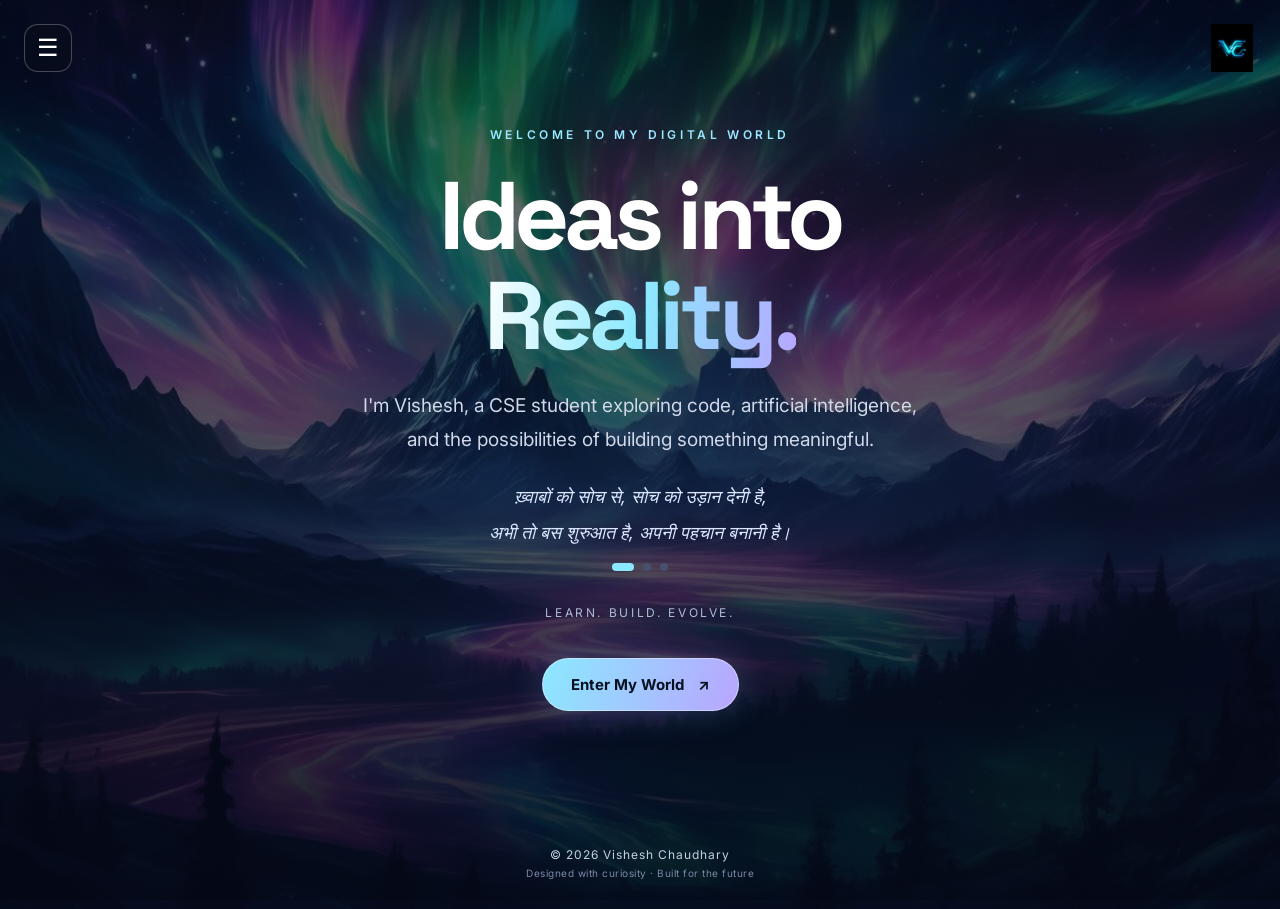
==== commit 1099ba87: "Update cinematic homepage with shayari and VC logo" ====
--- a/index.html
+++ b/index.html
@@ -1,290 +1,575 @@
-
 <!DOCTYPE html>
 <html lang="en">
 <head>
     <meta charset="UTF-8">
     <meta name="viewport" content="width=device-width, initial-scale=1.0">
-
-    <meta
-        name="description"
-        content="Explore Vishesh Chaudhary's developer portfolio, projects, skills, and learning journey in computer science and AI."
-    >
-
-    <meta name="theme-color" content="#0b1120">
-    <title>Vishesh Chaudhary | Developer Portfolio</title>
+    <meta name="theme-color" content="#080d1c">
+    <title>Vishesh Chaudhary | Welcome</title>
 
     <link rel="preconnect" href="https://fonts.googleapis.com">
     <link rel="preconnect" href="https://fonts.gstatic.com" crossorigin>
     <link href="https://fonts.googleapis.com/css2?family=Inter:wght@400;500;600;700&family=Space+Grotesk:wght@400;500;600;700&display=swap" rel="stylesheet">
 
-    <link rel="stylesheet" href="style.css">
-    <link rel="icon" type="image/svg+xml" href="assets/favicon.svg">
-
-    <script src="script.js" defer></script>
+    <style>
+        * {
+            box-sizing: border-box;
+            margin: 0;
+            padding: 0;
+        }
+
+        body {
+            font-family: 'Inter', sans-serif;
+            background: #080d1c;
+            color: #fff;
+            min-height: 100vh;
+            overflow-x: hidden;
+        }
+
+        .landing {
+            position: relative;
+            min-height: 100vh;
+            min-height: 100svh;
+            display: flex;
+            align-items: center;
+            justify-content: center;
+            padding: 100px 24px 40px;
+            isolation: isolate;
+            text-align: center;
+        }
+
+        .landing::before {
+            content: "";
+            position: absolute;
+            inset: 0;
+            z-index: -2;
+            background:
+                linear-gradient(
+                    180deg,
+                    rgba(5, 10, 25, 0.48),
+                    rgba(5, 10, 25, 0.65) 55%,
+                    rgba(5, 10, 25, 0.88)
+                ),
+                url("assets/hero-scenery.jpg") center / cover no-repeat;
+            transform: scale(1.02);
+        }
+
+        .landing::after {
+            content: "";
+            position: absolute;
+            inset: 0;
+            z-index: -1;
+            background: radial-gradient(
+                ellipse at center,
+                transparent 10%,
+                rgba(3, 7, 18, 0.45) 100%
+            );
+        }
+
+            
+
+        .landing-content {
+            width: 100%;
+            max-width: 900px;
+            animation: appear 1s ease both;
+        }
+
+        .eyebrow {
+            color: #9be7ff;
+            font-size: 12px;
+            font-weight: 600;
+            letter-spacing: 0.3em;
+            margin-bottom: 24px;
+        }
+
+        h1 {
+            font-family: 'Space Grotesk', sans-serif;
+            font-size: clamp(48px, 9vw, 96px);
+            line-height: 1.05;
+            letter-spacing: -0.055em;
+            margin-bottom: 22px;
+        }
+
+        .gradient-text {
+            background: linear-gradient(100deg, #ffffff, #8be9ff, #b8a6ff);
+            -webkit-background-clip: text;
+            background-clip: text;
+            color: transparent;
+        }
+
+        .tagline {
+            max-width: 590px;
+            margin: 0 auto;
+            color: #d0d8e9;
+            font-size: clamp(15px, 2vw, 19px);
+            line-height: 1.8;
+        }
+
+        .motto {
+            margin-top: 20px;
+            color: #aebbd2;
+            font-size: 12px;
+            letter-spacing: 0.22em;
+            text-transform: uppercase;
+        }
+
+        .enter-button {
+            display: inline-flex;
+            align-items: center;
+            justify-content: center;
+            gap: 14px;
+            margin-top: 38px;
+            padding: 16px 28px;
+            border: 1px solid rgba(255, 255, 255, 0.4);
+            border-radius: 999px;
+            background: linear-gradient(110deg, #8be9ff, #b9a5ff);
+            color: #071020;
+            font-weight: 700;
+            font-size: 15px;
+            text-decoration: none;
+            box-shadow: 0 0 35px rgba(100, 190, 255, 0.22);
+            transition: transform 0.2s, box-shadow 0.2s;
+        }
+
+        .enter-button:hover {
+            transform: translateY(-3px);
+            box-shadow: 0 0 48px rgba(100, 190, 255, 0.4);
+        }
+
+        .footer-note {
+            position: absolute;
+            bottom: 22px;
+            left: 20px;
+            right: 20px;
+            color: #aebbd2;
+            font-size: 11px;
+            letter-spacing: 0.12em;
+        }
+
+        /* Desktop-style layout toggle */
+        body.desktop-mode .landing {
+            padding-left: 7vw;
+            padding-right: 7vw;
+        }
+
+        body.desktop-mode .landing-content {
+            max-width: 1100px;
+        }
+
+        body.desktop-mode h1 {
+            font-size: clamp(64px, 8vw, 112px);
+        }
+
+        body.desktop-mode .tagline {
+            max-width: 760px;
+            font-size: 19px;
+        }
+
+        body.desktop-mode .landing::before {
+            background-position: center 45%;
+        }
+
+        @keyframes appear {
+            from {
+                opacity: 0;
+                transform: translateY(18px);
+            }
+            to {
+                opacity: 1;
+                transform: translateY(0);
+            }
+        }
+        
+        /* Navigation toggle button */
+        .menu-toggle {
+            position: absolute;
+            top: 24px;
+            left: 24px;
+            z-index: 20;
+            width: 48px;
+            height: 48px;
+            border: 1px solid rgba(255, 255, 255, 0.25);
+            border-radius: 14px;
+            background: rgba(8, 13, 28, 0.82);
+            color: #ffffff;
+            font-size: 24px;
+            cursor: pointer;
+            backdrop-filter: blur(12px);
+        }
+
+        /* Hidden menu by default */
+        .site-nav {
+            position: absolute;
+            top: 82px;
+            left: 24px;
+            z-index: 19;
+            display: none;
+            min-width: 220px;
+            padding: 10px;
+            border: 1px solid rgba(139, 233, 255, 0.2);
+            border-radius: 16px;
+            background: rgba(8, 13, 28, 0.96);
+            box-shadow: 0 15px 45px rgba(0, 0, 0, 0.35);
+            backdrop-filter: blur(18px);
+        }
+
+        /* Show links when JavaScript adds .open */
+        .site-nav.open {
+            display: grid;
+            gap: 4px;
+        }
+
+        .site-nav a {
+            display: block;
+            padding: 12px 14px;
+            border-radius: 9px;
+            color: #e8efff;
+            text-decoration: none;
+            text-align: left;
+            transition: background 0.2s, color 0.2s;
+        }
+
+        .site-nav a:hover,
+        .site-nav a:focus-visible {
+    background: rgba(139, 233, 255, 0.12);
+            color: #8be9ff;
+        }
+
+        @media (max-width: 600px) {
+            .menu-toggle {
+                top: 16px;
+                left: 16px;
+            }
+
+            .site-nav {
+                top: 72px;
+                left: 16px;
+            }
+        }
+
+        @media (max-width: 600px) {
+            .landing {
+                padding: 100px 22px 65px;
+            }
+
+            .desktop-toggle {
+                top: 16px;
+                right: 16px;
+            }
+
+            .eyebrow {
+                font-size: 10px;
+                letter-spacing: 0.2em;
+            }
+
+            .motto {
+                font-size: 10px;
+                letter-spacing: 0.14em;
+            }
+
+            body.desktop-mode h1 {
+                font-size: clamp(44px, 10vw, 64px);
+            }
+
+            body.desktop-mode .tagline {
+                font-size: 15px;
+            }
+        }
+
+        @media (prefers-reduced-motion: reduce) {
+            *, *::before, *::after {
+                animation-duration: 0.01ms !important;
+                transition-duration: 0.01ms !important;
+            }
+        }
+        .vc-logo {
+            position: absolute;
+            top: 24px;
+            right: 24px;
+            z-index: 20;
+            width: 48px;
+            height: 48px;
+            display: flex;
+            align-items: center;
+            justify-content: center;
+        }
+
+        .vc-logo img {
+            width: 100%;
+            height: 100%;
+            object-fit: contain;
+            display: block;
+        }
+
+        @media (max-width: 600px) {
+            .vc-logo {
+                top: 16px;
+                right: 16px;
+                width: 42px;
+                height: 42px;
+            }
+        }
+
+        .landing-footer {
+            position: absolute;
+            bottom: 22px;
+            left: 20px;
+            right: 20px;
+            text-align: center;
+            color: #C5D0E5;
+            font-size: 12px;
+            letter-spacing: 1px;
+        }
+
+        .landing-footer p {
+            margin: 5px 0;
+        }
+
+        .footer-motto {
+            color: #8BE9FF;
+            font-size: 10px;
+            letter-spacing: 3px;
+        }
+
+        .footer-credit {
+            color: #7C8AA5;
+            font-size: 10px;
+            letter-spacing: 0.5px;
+        }
+
+        @media (max-height: 550px) {
+            .landing-footer {
+                position: relative;
+                bottom: auto;
+                margin-top: 30px;
+            }
+        }
+
+        .shayari-slider {
+            margin: 24px auto;
+            max-width: 650px;
+            min-height: 100px;
+            text-align: center;
+        }
+
+        .shayari {
+            display: none;
+            color: #DCE7FF;
+            font-size: clamp(14px, 2vw, 18px);
+            line-height: 1.8;
+            font-style: italic;
+        }
+
+        .shayari.active {
+            display: block;
+            animation: shayariFade 0.8s ease;
+        }
+
+        .shayari p {
+            margin: 3px 0;
+        }
+
+        .shayari-dots {
+            display: flex;
+            justify-content: center;
+            gap: 9px;
+            margin-top: 14px;
+        }
+
+        .shayari-dots button {
+            width: 8px;
+            height: 8px;
+            padding: 0;
+            border: 0;
+            border-radius: 50%;
+            background: #46516B;
+            cursor: pointer;
+        }
+
+        .shayari-dots button.active {
+            width: 22px;
+            border-radius: 6px;
+            background: #8BE9FF;
+        }
+
+        @keyframes shayariFade {
+            from { opacity: 0; transform: translateY(8px); }
+            to { opacity: 1; transform: translateY(0); }
+        }
+
+        @media (max-width: 600px) {
+            .shayari-slider {
+                margin: 18px auto;
+                min-height: 115px;
+            }
+        }
+
+        /* Fix spacing between CTA and footer */
+        .enter-button {
+            position: relative;
+            z-index: 2;
+            margin-bottom: 32px;
+        }
+
+        .landing-footer {
+            bottom: 16px;
+        }
+
+        /* Keep content comfortable on smaller screens */
+        .landing-content {
+            padding-bottom: 90px;
+        }
+
+        @media (max-height: 650px) {
+            .landing-content {
+                padding-bottom: 70px;
+            }
+
+            .enter-button {
+                margin-bottom: 20px;
+            }
+        }
+
+    </style>
 </head>
 
 <body>
-
-    <!-- Navigation -->
-    <nav class="navbar" aria-label="Main navigation">
-
-        <a class="logo" href="#home" aria-label="Vishesh Chaudhary home">
-            <img src="assets/v-logo.png" alt="">
-            <span>Vishesh Chaudhary</span>
-        </a>
-
+    <main class="landing">
+        
         <button
+            class="menu-toggle"
             id="menu-toggle"
             type="button"
             aria-expanded="false"
             aria-controls="nav-links"
-            aria-label="Toggle navigation menu"
+            aria-label="Open navigation menu"
         >
-            ☰ Menu
+            ☰
         </button>
 
-        <div id="nav-links">
-            <a href="#home">Home</a>
-            <a href="#about">About</a>
-            <a href="#skills">Skills</a>
-            <a href="#projects">Projects</a>
-            <a href="#certifications">Certifications</a>
-            <a href="#contact">Contact</a>
-
-            <button id="theme-toggle" type="button">
-                ☀️ Light Mode
-            </button>
+        <a class="vc-logo" href="index.html" aria-label="Vishesh Chaudhary home">
+            <img src="assets/vc-logo.jpg" alt="VC Logo">
+        </a>
+
+        <nav class="site-nav" id="nav-links" aria-label="Main navigation">
+            <a href="index.html">Home</a>
+            <a href="about.html">About</a>
+            <a href="skills.html">Skills</a>
+            <a href="projects.html">Projects</a>
+            <a href="achievements.html">Achievements</a>
+            <a href="blog.html">Blog</a>
+            <a href="contact.html">Contact</a>
+        </nav>
+
+        <div class="landing-content">
+            <p class="eyebrow">WELCOME TO MY DIGITAL WORLD</p>
+
+            <h1>
+                Ideas into<br>
+                <span class="gradient-text">Reality.</span>
+            </h1>
+
+            <p class="tagline">
+                I'm Vishesh, a CSE student exploring code, artificial
+                intelligence, and the possibilities of building something
+                meaningful.
+            </p>
+
+        <div class="shayari-slider" aria-live="polite">
+            <div class="shayari active">
+                <p>ख़्वाबों को सोच से, सोच को उड़ान देनी है,</p>
+                <p>अभी तो बस शुरुआत है, अपनी पहचान बनानी है।</p>
+            </div>
+
+            <div class="shayari">
+                <p>रास्ते नए हैं, इरादे जवान हैं,</p>
+                <p>कोड की लकीरों में, अपने अरमान हैं।</p>
+            </div>
+
+            <div class="shayari">
+                <p>मंज़िल से पहले सफ़र को बनाऊँगा ख़ास,</p>
+                <p>हर नई कोशिश से लिखूँगा अपना इतिहास।</p>
+            </div>
+
+            <div class="shayari-dots" aria-label="Shayari selection">
+                <button class="active" aria-label="Shayari 1"></button>
+                <button aria-label="Shayari 2"></button>
+                <button aria-label="Shayari 3"></button>
+            </div>
         </div>
-    </nav>
-
-    <!-- Hero Section -->
-    <main>
-        <section id="home" class="hero">
-
-            <div class="hero-content">
-
-                <p class="greeting">
-                    WELCOME TO MY DIGITAL WORLD
-                </p>
-
-                <h1>
-                    Hi, I'm <span class="hero-name">Vishesh</span> 👋
-                </h1>
-
-                <h2>
-                    Aspiring Developer
-                    <span class="hero-divider">|</span>
-                    CSE Student
-                </h2>
-
-                <p class="hero-description">
-                    I enjoy programming, exploring artificial intelligence,
-                    and building projects that solve real problems.
-                </p>
-
-                <div class="hero-actions">
-                    <a href="#projects" class="btn">
-                        Explore My Projects ↗
-                    </a>
-
-                    <a
-                        href="https://github.com/vishesh-cse"
-                        class="btn hero-secondary"
-                        target="_blank"
-                        rel="noopener noreferrer"
-                    >
-                        GitHub ↗
-                    </a>
-                </div>
-
-                <div
-                    class="hero-interests"
-                    aria-label="Areas of interest"
-                >
-                    <span>C Programming</span>
-                    <span>Web Development</span>
-                    <span>Artificial Intelligence</span>
-                </div>
-
-            </div>
-
-            <!-- Profile Photo and Personal Brand -->
-            <div class="hero-visual">
-
-                <div class="portrait-frame">
-                    <img
-                        class="profile-photo"
-                        src="assets/vishesh-profile.jpg"
-                        alt="Vishesh Chaudhary"
-                        width="600"
-                        height="600"
-                        fetchpriority="high"
-                    >
-                </div>
-
-                <!-- Cosmic V Logo Card -->
-                <div
-                    class="avatar-card"
-                    aria-label="Vishesh personal brand"
-                >
-                    <img
-                        class="avatar-logo"
-                        src="assets/v-logoo.png"
-                        alt="Cosmic geometric V logo"
-                        width="176"
-                        height="104"
-                    >
-
-                    <span>VISHESH · AI &amp; CODE</span>
-                </div>
-
-                <p class="hero-signature">
-                    Learn. Build. Evolve.
-                </p>
-
-            </div>
-        </section>
-
-        <!-- About Section -->
-        <section id="about">
-            <h2>About Me</h2>
-
-            <p>
-                I'm a first-semester B.Tech CSE student exploring
-                software development, programming, and artificial
-                intelligence. I'm building my skills by creating
-                practical projects.
-            </p>
-        </section>
-
-        <!-- Skills Section -->
-        <section id="skills">
-            <h2>My Skills</h2>
-
-            <div class="skills-container">
-                <div class="skill-card">C Programming</div>
-                <div class="skill-card">HTML</div>
-                <div class="skill-card">CSS</div>
-                <div class="skill-card">Problem Solving</div>
-                <div class="skill-card">Learning JavaScript</div>
-            </div>
-        </section>
-
-        <!-- Projects Section -->
-        <section id="projects">
-            <h2>My Projects</h2>
-
-            <div class="projects-container">
-
-                <article class="project-card">
-                    <h3>Pragya AI Assistant</h3>
-
-                    <p>
-                        A personal Windows voice assistant project
-                        designed to respond to voice commands.
-                    </p>
-
-                    <span class="project-tech">
-                        Python · PySide6 · Ollama
-                    </span>
-                </article>
-
-                <article class="project-card">
-                    <h3>Campus Smart Assistant</h3>
-
-                    <p>
-                        A web app concept for tracking attendance,
-                        assignments, and estimated CGPA.
-                    </p>
-
-                    <span class="project-tech">
-                        HTML · CSS · JavaScript
-                    </span>
-                </article>
-
-            </div>
-        </section>
-
-        <!-- Certifications Section -->
-        <section id="certifications">
-            <h2>Certifications &amp; Learning</h2>
-
-            <div class="projects-container">
-
-                <article class="project-card">
-                    <h3>Getting Started with AI</h3>
-
-                    <p>IBM SkillsBuild</p>
-
-                    <p>
-                        Introduction to artificial intelligence concepts.
-                    </p>
-                </article>
-
-                <article class="project-card">
-                    <h3>GenAI Powered Data Analytics</h3>
-
-                    <p>Tata iQ Job Simulation · Forage</p>
-
-                    <p>
-                        Practiced data analysis, risk profiling,
-                        and AI-driven recommendations.
-                    </p>
-                </article>
-
-            </div>
-        </section>
-
-        <!-- Contact Section -->
-        <section id="contact">
-            <h2>Let's Connect</h2>
-
-            <p>
-                I'm learning, building projects, and connecting
-                with fellow developers.
-            </p>
-
-            <div class="contact-links">
-
-                <a
-                    href="https://github.com/vishesh-cse"
-                    target="_blank"
-                    rel="noopener noreferrer"
-                >
-                    GitHub
-                </a>
-
-                <a
-                    href="https://www.linkedin.com/in/vishesh-chaudhary-7802b942b/"
-                    target="_blank"
-                    rel="noopener noreferrer"
-                >
-                    LinkedIn
-                </a>
-
-                <a href="mailto:visheshchoudhary783@gmail.com">
-                    Email Me
-                </a>
-
-                <a
-                    href="assets/Vishesh-Chaudhary-Resume.pdf"
-                    class="btn"
-                    download
-                >
-                    Download Resume
-                </a>
-
-            </div>
-        </section>
-
+
+            <p class="motto">Learn. Build. Evolve.</p>
+
+            <a class="enter-button" href="about.html">
+                Enter My World <span aria-hidden="true">↗</span>
+            </a>
+        </div>
+
+        <footer class="landing-footer">
+            <p>© 2026 Vishesh Chaudhary</p>
+            <p class="footer-credit">Designed with curiosity · Built for the future</p>
+        </footer>
     </main>
 
-    <!-- Footer -->
-    <footer>
-        <p>
-            © 2026 Vishesh Chaudhary. Built with HTML and CSS.
-        </p>
-    </footer>
-
+    <script>
+        
+        const menuToggle = document.getElementById("menu-toggle");
+        const navLinks = document.getElementById("nav-links");
+
+        menuToggle.addEventListener("click", () => {
+            const isOpen = navLinks.classList.toggle("open");
+            menuToggle.setAttribute("aria-expanded", String(isOpen));
+            menuToggle.setAttribute(
+                "aria-label",
+                isOpen ? "Close navigation menu" : "Open navigation menu"
+            );
+            menuToggle.textContent = isOpen ? "✕" : "☰";
+        });
+
+        document.addEventListener("keydown", (event) => {
+            if (event.key === "Escape" && navLinks.classList.contains("open")) {
+                navLinks.classList.remove("open");
+                menuToggle.setAttribute("aria-expanded", "false");
+                menuToggle.setAttribute("aria-label", "Open navigation menu");
+                menuToggle.textContent = "☰";
+                menuToggle.focus();
+            }
+        });
+
+        const shayaris = document.querySelectorAll(".shayari");
+        const dots = document.querySelectorAll(".shayari-dots button");
+        let currentShayari = 0;
+        let shayariTimer;
+
+        function showShayari(index) {
+            currentShayari = index;
+
+            shayaris.forEach((item, i) => {
+                item.classList.toggle("active", i === index);
+            });
+
+            dots.forEach((dot, i) => {
+                dot.classList.toggle("active", i === index);
+                dot.setAttribute("aria-pressed", String(i === index));
+            });
+        }
+
+        function startShayariRotation() {
+            clearInterval(shayariTimer);
+            shayariTimer = setInterval(() => {
+                showShayari((currentShayari + 1) % shayaris.length);
+            }, 5000);
+        }
+
+        dots.forEach((dot, index) => {
+            dot.addEventListener("click", () => {
+                showShayari(index);
+                startShayariRotation();
+            });
+        });
+
+        showShayari(0);
+        startShayariRotation();
+
+    </script>
 </body>
 </html>
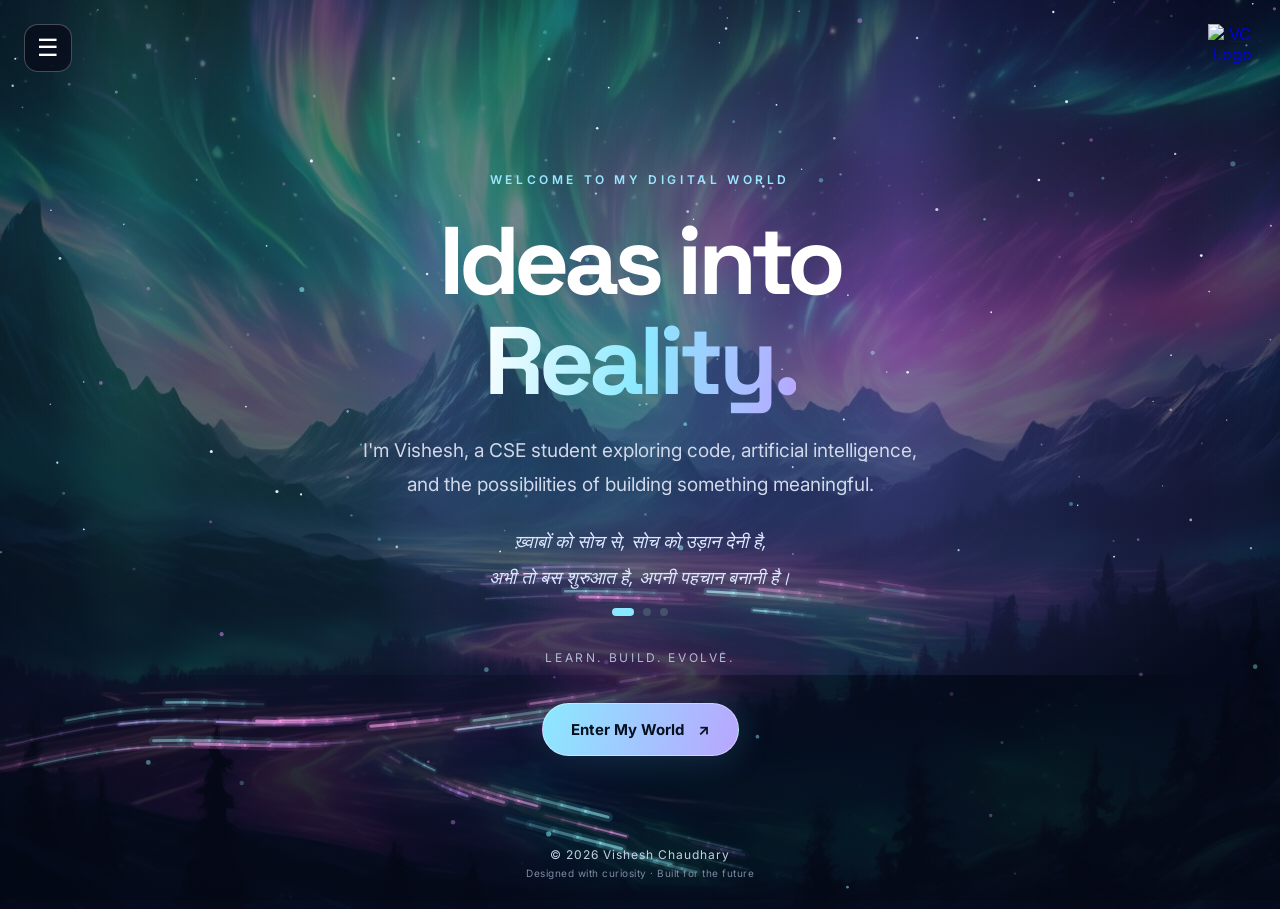
==== commit dfe46c72: "Build portfolio pages and update website" ====
--- a/index.html
+++ b/index.html
@@ -10,429 +10,25 @@
     <link rel="preconnect" href="https://fonts.gstatic.com" crossorigin>
     <link href="https://fonts.googleapis.com/css2?family=Inter:wght@400;500;600;700&family=Space+Grotesk:wght@400;500;600;700&display=swap" rel="stylesheet">
 
-    <style>
-        * {
-            box-sizing: border-box;
-            margin: 0;
-            padding: 0;
-        }
-
-        body {
-            font-family: 'Inter', sans-serif;
-            background: #080d1c;
-            color: #fff;
-            min-height: 100vh;
-            overflow-x: hidden;
-        }
-
-        .landing {
-            position: relative;
-            min-height: 100vh;
-            min-height: 100svh;
-            display: flex;
-            align-items: center;
-            justify-content: center;
-            padding: 100px 24px 40px;
-            isolation: isolate;
-            text-align: center;
-        }
-
-        .landing::before {
-            content: "";
-            position: absolute;
-            inset: 0;
-            z-index: -2;
-            background:
-                linear-gradient(
-                    180deg,
-                    rgba(5, 10, 25, 0.48),
-                    rgba(5, 10, 25, 0.65) 55%,
-                    rgba(5, 10, 25, 0.88)
-                ),
-                url("assets/hero-scenery.jpg") center / cover no-repeat;
-            transform: scale(1.02);
-        }
-
-        .landing::after {
-            content: "";
-            position: absolute;
-            inset: 0;
-            z-index: -1;
-            background: radial-gradient(
-                ellipse at center,
-                transparent 10%,
-                rgba(3, 7, 18, 0.45) 100%
-            );
-        }
-
-            
-
-        .landing-content {
-            width: 100%;
-            max-width: 900px;
-            animation: appear 1s ease both;
-        }
-
-        .eyebrow {
-            color: #9be7ff;
-            font-size: 12px;
-            font-weight: 600;
-            letter-spacing: 0.3em;
-            margin-bottom: 24px;
-        }
-
-        h1 {
-            font-family: 'Space Grotesk', sans-serif;
-            font-size: clamp(48px, 9vw, 96px);
-            line-height: 1.05;
-            letter-spacing: -0.055em;
-            margin-bottom: 22px;
-        }
-
-        .gradient-text {
-            background: linear-gradient(100deg, #ffffff, #8be9ff, #b8a6ff);
-            -webkit-background-clip: text;
-            background-clip: text;
-            color: transparent;
-        }
-
-        .tagline {
-            max-width: 590px;
-            margin: 0 auto;
-            color: #d0d8e9;
-            font-size: clamp(15px, 2vw, 19px);
-            line-height: 1.8;
-        }
-
-        .motto {
-            margin-top: 20px;
-            color: #aebbd2;
-            font-size: 12px;
-            letter-spacing: 0.22em;
-            text-transform: uppercase;
-        }
-
-        .enter-button {
-            display: inline-flex;
-            align-items: center;
-            justify-content: center;
-            gap: 14px;
-            margin-top: 38px;
-            padding: 16px 28px;
-            border: 1px solid rgba(255, 255, 255, 0.4);
-            border-radius: 999px;
-            background: linear-gradient(110deg, #8be9ff, #b9a5ff);
-            color: #071020;
-            font-weight: 700;
-            font-size: 15px;
-            text-decoration: none;
-            box-shadow: 0 0 35px rgba(100, 190, 255, 0.22);
-            transition: transform 0.2s, box-shadow 0.2s;
-        }
-
-        .enter-button:hover {
-            transform: translateY(-3px);
-            box-shadow: 0 0 48px rgba(100, 190, 255, 0.4);
-        }
-
-        .footer-note {
-            position: absolute;
-            bottom: 22px;
-            left: 20px;
-            right: 20px;
-            color: #aebbd2;
-            font-size: 11px;
-            letter-spacing: 0.12em;
-        }
-
-        /* Desktop-style layout toggle */
-        body.desktop-mode .landing {
-            padding-left: 7vw;
-            padding-right: 7vw;
-        }
-
-        body.desktop-mode .landing-content {
-            max-width: 1100px;
-        }
-
-        body.desktop-mode h1 {
-            font-size: clamp(64px, 8vw, 112px);
-        }
-
-        body.desktop-mode .tagline {
-            max-width: 760px;
-            font-size: 19px;
-        }
-
-        body.desktop-mode .landing::before {
-            background-position: center 45%;
-        }
-
-        @keyframes appear {
-            from {
-                opacity: 0;
-                transform: translateY(18px);
-            }
-            to {
-                opacity: 1;
-                transform: translateY(0);
-            }
-        }
-        
-        /* Navigation toggle button */
-        .menu-toggle {
-            position: absolute;
-            top: 24px;
-            left: 24px;
-            z-index: 20;
-            width: 48px;
-            height: 48px;
-            border: 1px solid rgba(255, 255, 255, 0.25);
-            border-radius: 14px;
-            background: rgba(8, 13, 28, 0.82);
-            color: #ffffff;
-            font-size: 24px;
-            cursor: pointer;
-            backdrop-filter: blur(12px);
-        }
-
-        /* Hidden menu by default */
-        .site-nav {
-            position: absolute;
-            top: 82px;
-            left: 24px;
-            z-index: 19;
-            display: none;
-            min-width: 220px;
-            padding: 10px;
-            border: 1px solid rgba(139, 233, 255, 0.2);
-            border-radius: 16px;
-            background: rgba(8, 13, 28, 0.96);
-            box-shadow: 0 15px 45px rgba(0, 0, 0, 0.35);
-            backdrop-filter: blur(18px);
-        }
-
-        /* Show links when JavaScript adds .open */
-        .site-nav.open {
-            display: grid;
-            gap: 4px;
-        }
-
-        .site-nav a {
-            display: block;
-            padding: 12px 14px;
-            border-radius: 9px;
-            color: #e8efff;
-            text-decoration: none;
-            text-align: left;
-            transition: background 0.2s, color 0.2s;
-        }
-
-        .site-nav a:hover,
-        .site-nav a:focus-visible {
-    background: rgba(139, 233, 255, 0.12);
-            color: #8be9ff;
-        }
-
-        @media (max-width: 600px) {
-            .menu-toggle {
-                top: 16px;
-                left: 16px;
-            }
-
-            .site-nav {
-                top: 72px;
-                left: 16px;
-            }
-        }
-
-        @media (max-width: 600px) {
-            .landing {
-                padding: 100px 22px 65px;
-            }
-
-            .desktop-toggle {
-                top: 16px;
-                right: 16px;
-            }
-
-            .eyebrow {
-                font-size: 10px;
-                letter-spacing: 0.2em;
-            }
-
-            .motto {
-                font-size: 10px;
-                letter-spacing: 0.14em;
-            }
-
-            body.desktop-mode h1 {
-                font-size: clamp(44px, 10vw, 64px);
-            }
-
-            body.desktop-mode .tagline {
-                font-size: 15px;
-            }
-        }
-
-        @media (prefers-reduced-motion: reduce) {
-            *, *::before, *::after {
-                animation-duration: 0.01ms !important;
-                transition-duration: 0.01ms !important;
-            }
-        }
-        .vc-logo {
-            position: absolute;
-            top: 24px;
-            right: 24px;
-            z-index: 20;
-            width: 48px;
-            height: 48px;
-            display: flex;
-            align-items: center;
-            justify-content: center;
-        }
-
-        .vc-logo img {
-            width: 100%;
-            height: 100%;
-            object-fit: contain;
-            display: block;
-        }
-
-        @media (max-width: 600px) {
-            .vc-logo {
-                top: 16px;
-                right: 16px;
-                width: 42px;
-                height: 42px;
-            }
-        }
-
-        .landing-footer {
-            position: absolute;
-            bottom: 22px;
-            left: 20px;
-            right: 20px;
-            text-align: center;
-            color: #C5D0E5;
-            font-size: 12px;
-            letter-spacing: 1px;
-        }
-
-        .landing-footer p {
-            margin: 5px 0;
-        }
-
-        .footer-motto {
-            color: #8BE9FF;
-            font-size: 10px;
-            letter-spacing: 3px;
-        }
-
-        .footer-credit {
-            color: #7C8AA5;
-            font-size: 10px;
-            letter-spacing: 0.5px;
-        }
-
-        @media (max-height: 550px) {
-            .landing-footer {
-                position: relative;
-                bottom: auto;
-                margin-top: 30px;
-            }
-        }
-
-        .shayari-slider {
-            margin: 24px auto;
-            max-width: 650px;
-            min-height: 100px;
-            text-align: center;
-        }
-
-        .shayari {
-            display: none;
-            color: #DCE7FF;
-            font-size: clamp(14px, 2vw, 18px);
-            line-height: 1.8;
-            font-style: italic;
-        }
-
-        .shayari.active {
-            display: block;
-            animation: shayariFade 0.8s ease;
-        }
-
-        .shayari p {
-            margin: 3px 0;
-        }
-
-        .shayari-dots {
-            display: flex;
-            justify-content: center;
-            gap: 9px;
-            margin-top: 14px;
-        }
-
-        .shayari-dots button {
-            width: 8px;
-            height: 8px;
-            padding: 0;
-            border: 0;
-            border-radius: 50%;
-            background: #46516B;
-            cursor: pointer;
-        }
-
-        .shayari-dots button.active {
-            width: 22px;
-            border-radius: 6px;
-            background: #8BE9FF;
-        }
-
-        @keyframes shayariFade {
-            from { opacity: 0; transform: translateY(8px); }
-            to { opacity: 1; transform: translateY(0); }
-        }
-
-        @media (max-width: 600px) {
-            .shayari-slider {
-                margin: 18px auto;
-                min-height: 115px;
-            }
-        }
-
-        /* Fix spacing between CTA and footer */
-        .enter-button {
-            position: relative;
-            z-index: 2;
-            margin-bottom: 32px;
-        }
-
-        .landing-footer {
-            bottom: 16px;
-        }
-
-        /* Keep content comfortable on smaller screens */
-        .landing-content {
-            padding-bottom: 90px;
-        }
-
-        @media (max-height: 650px) {
-            .landing-content {
-                padding-bottom: 70px;
-            }
-
-            .enter-button {
-                margin-bottom: 20px;
-            }
-        }
-
-    </style>
+    <link rel="stylesheet" href="style.css">
 </head>
 
 <body>
+
+    <!-- Initial Homepage Loader -->
+    <div class="intro-loader" id="introLoader" aria-label="Loading homepage">
+        <div class="intro-stars"></div>
+
+        <div class="intro-content">
+            <img src="assets/v-logo.png" alt="VC Logo">
+            <h2>VISHESH.CSE</h2>
+            <p>PREPARING YOUR UNIVERSE</p>
+            <div class="intro-progress">
+                <span></span>
+            </div>
+        </div>
+    </div>
+
     <main class="landing">
         
         <button
@@ -447,7 +43,7 @@
         </button>
 
         <a class="vc-logo" href="index.html" aria-label="Vishesh Chaudhary home">
-            <img src="assets/vc-logo.jpg" alt="VC Logo">
+            <img src="assets/VC-logo.png" alt="VC Logo">
         </a>
 
         <nav class="site-nav" id="nav-links" aria-label="Main navigation">
@@ -510,66 +106,18 @@
         </footer>
     </main>
 
-    <script>
-        
-        const menuToggle = document.getElementById("menu-toggle");
-        const navLinks = document.getElementById("nav-links");
+    <!-- Enter My World: cinematic transition -->
+    <div class="portal-transition" id="portalTransition"
+         aria-hidden="true">
+        <div class="portal-wave"></div>
 
-        menuToggle.addEventListener("click", () => {
-            const isOpen = navLinks.classList.toggle("open");
-            menuToggle.setAttribute("aria-expanded", String(isOpen));
-            menuToggle.setAttribute(
-                "aria-label",
-                isOpen ? "Close navigation menu" : "Open navigation menu"
-            );
-            menuToggle.textContent = isOpen ? "✕" : "☰";
-        });
+        <div class="portal-logo-reveal">
+            <img src="assets/v-logo.png" alt="VC logo">
+            <span>VISHESH.CSE</span>
+            <div class="portal-progress" id="portalProgress"></div>
+        </div>
+    </div>
 
-        document.addEventListener("keydown", (event) => {
-            if (event.key === "Escape" && navLinks.classList.contains("open")) {
-                navLinks.classList.remove("open");
-                menuToggle.setAttribute("aria-expanded", "false");
-                menuToggle.setAttribute("aria-label", "Open navigation menu");
-                menuToggle.textContent = "☰";
-                menuToggle.focus();
-            }
-        });
-
-        const shayaris = document.querySelectorAll(".shayari");
-        const dots = document.querySelectorAll(".shayari-dots button");
-        let currentShayari = 0;
-        let shayariTimer;
-
-        function showShayari(index) {
-            currentShayari = index;
-
-            shayaris.forEach((item, i) => {
-                item.classList.toggle("active", i === index);
-            });
-
-            dots.forEach((dot, i) => {
-                dot.classList.toggle("active", i === index);
-                dot.setAttribute("aria-pressed", String(i === index));
-            });
-        }
-
-        function startShayariRotation() {
-            clearInterval(shayariTimer);
-            shayariTimer = setInterval(() => {
-                showShayari((currentShayari + 1) % shayaris.length);
-            }, 5000);
-        }
-
-        dots.forEach((dot, index) => {
-            dot.addEventListener("click", () => {
-                showShayari(index);
-                startShayariRotation();
-            });
-        });
-
-        showShayari(0);
-        startShayariRotation();
-
-    </script>
+    <script src="script.js" defer></script>
 </body>
-</html>
+</html>
--- a/style.css
+++ b/style.css
@@ -0,0 +1,704 @@
+* {
+        box-sizing: border-box;
+        margin: 0;
+        padding: 0;
+    }
+
+    body {
+        font-family: 'Inter', sans-serif;
+        background: #080d1c;
+        color: #fff;
+        min-height: 100vh;
+        overflow-x: hidden;
+    }
+
+    .landing {
+        position: relative;
+        min-height: 100vh;
+        min-height: 100svh;
+        display: flex;
+        align-items: center;
+        justify-content: center;
+        padding: 100px 24px 40px;
+        isolation: isolate;
+        text-align: center;
+    }
+
+    .landing::before {
+        content: "";
+        position: absolute;
+        inset: 0;
+        z-index: -2;
+        background:
+            linear-gradient(
+                180deg,
+                rgba(5, 10, 25, 0.48),
+                rgba(5, 10, 25, 0.65) 55%,
+                rgba(5, 10, 25, 0.88)
+            ),
+            url("assets/hero-scenery.jpg") center / cover no-repeat;
+        transform: scale(1.02);
+    }
+
+    .landing::after {
+        content: "";
+        position: absolute;
+        inset: 0;
+        z-index: -1;
+        background: radial-gradient(
+            ellipse at center,
+            transparent 10%,
+            rgba(3, 7, 18, 0.45) 100%
+        );
+    }
+
+
+
+    .landing-content {
+        width: 100%;
+        max-width: 900px;
+        animation: appear 1s ease both;
+    }
+
+    .eyebrow {
+        color: #9be7ff;
+        font-size: 12px;
+        font-weight: 600;
+        letter-spacing: 0.3em;
+        margin-bottom: 24px;
+    }
+
+    h1 {
+        font-family: 'Space Grotesk', sans-serif;
+        font-size: clamp(48px, 9vw, 96px);
+        line-height: 1.05;
+        letter-spacing: -0.055em;
+        margin-bottom: 22px;
+    }
+
+    .gradient-text {
+        background: linear-gradient(100deg, #ffffff, #8be9ff, #b8a6ff);
+        -webkit-background-clip: text;
+        background-clip: text;
+        color: transparent;
+    }
+
+    .tagline {
+        max-width: 590px;
+        margin: 0 auto;
+        color: #d0d8e9;
+        font-size: clamp(15px, 2vw, 19px);
+        line-height: 1.8;
+    }
+
+    .motto {
+        margin-top: 20px;
+        color: #aebbd2;
+        font-size: 12px;
+        letter-spacing: 0.22em;
+        text-transform: uppercase;
+    }
+
+    .enter-button {
+        display: inline-flex;
+        align-items: center;
+        justify-content: center;
+        gap: 14px;
+        margin-top: 38px;
+        padding: 16px 28px;
+        border: 1px solid rgba(255, 255, 255, 0.4);
+        border-radius: 999px;
+        background: linear-gradient(110deg, #8be9ff, #b9a5ff);
+        color: #071020;
+        font-weight: 700;
+        font-size: 15px;
+        text-decoration: none;
+        box-shadow: 0 0 35px rgba(100, 190, 255, 0.22);
+        transition: transform 0.2s, box-shadow 0.2s;
+    }
+
+    .enter-button:hover {
+        transform: translateY(-3px);
+        box-shadow: 0 0 48px rgba(100, 190, 255, 0.4);
+    }
+
+    .footer-note {
+        position: absolute;
+        bottom: 22px;
+        left: 20px;
+        right: 20px;
+        color: #aebbd2;
+        font-size: 11px;
+        letter-spacing: 0.12em;
+    }
+
+    /* Desktop-style layout toggle */
+    body.desktop-mode .landing {
+        padding-left: 7vw;
+        padding-right: 7vw;
+    }
+
+    body.desktop-mode .landing-content {
+        max-width: 1100px;
+    }
+
+    body.desktop-mode h1 {
+        font-size: clamp(64px, 8vw, 112px);
+    }
+
+    body.desktop-mode .tagline {
+        max-width: 760px;
+        font-size: 19px;
+    }
+
+    body.desktop-mode .landing::before {
+        background-position: center 45%;
+    }
+
+    @keyframes appear {
+        from {
+            opacity: 0;
+            transform: translateY(18px);
+        }
+        to {
+            opacity: 1;
+            transform: translateY(0);
+        }
+    }
+
+    /* Navigation toggle button */
+    .menu-toggle {
+        position: absolute;
+        top: 24px;
+        left: 24px;
+        z-index: 20;
+        width: 48px;
+        height: 48px;
+        border: 1px solid rgba(255, 255, 255, 0.25);
+        border-radius: 14px;
+        background: rgba(8, 13, 28, 0.82);
+        color: #ffffff;
+        font-size: 24px;
+        cursor: pointer;
+        backdrop-filter: blur(12px);
+    }
+
+    /* Hidden menu by default */
+    .site-nav {
+        position: absolute;
+        top: 82px;
+        left: 24px;
+        z-index: 19;
+        display: none;
+        min-width: 220px;
+        padding: 10px;
+        border: 1px solid rgba(139, 233, 255, 0.2);
+        border-radius: 16px;
+        background: rgba(8, 13, 28, 0.96);
+        box-shadow: 0 15px 45px rgba(0, 0, 0, 0.35);
+        backdrop-filter: blur(18px);
+    }
+
+    /* Show links when JavaScript adds .open */
+    .site-nav.open {
+        display: grid;
+        gap: 4px;
+    }
+
+    .site-nav a {
+        display: block;
+        padding: 12px 14px;
+        border-radius: 9px;
+        color: #e8efff;
+        text-decoration: none;
+        text-align: left;
+        transition: background 0.2s, color 0.2s;
+    }
+
+    .site-nav a:hover,
+    .site-nav a:focus-visible {
+background: rgba(139, 233, 255, 0.12);
+        color: #8be9ff;
+    }
+
+    @media (max-width: 600px) {
+        .menu-toggle {
+            top: 16px;
+            left: 16px;
+        }
+
+        .site-nav {
+            top: 72px;
+            left: 16px;
+        }
+    }
+
+    @media (max-width: 600px) {
+        .landing {
+            padding: 100px 22px 65px;
+        }
+
+        .desktop-toggle {
+            top: 16px;
+            right: 16px;
+        }
+
+        .eyebrow {
+            font-size: 10px;
+            letter-spacing: 0.2em;
+        }
+
+        .motto {
+            font-size: 10px;
+            letter-spacing: 0.14em;
+        }
+
+        body.desktop-mode h1 {
+            font-size: clamp(44px, 10vw, 64px);
+        }
+
+        body.desktop-mode .tagline {
+            font-size: 15px;
+        }
+    }
+
+    @media (prefers-reduced-motion: reduce) {
+        *, *::before, *::after {
+            animation-duration: 0.01ms !important;
+            transition-duration: 0.01ms !important;
+        }
+    }
+    .vc-logo {
+        position: absolute;
+        top: 24px;
+        right: 24px;
+        z-index: 20;
+        width: 48px;
+        height: 48px;
+        display: flex;
+        align-items: center;
+        justify-content: center;
+    }
+
+    .vc-logo img {
+        width: 100%;
+        height: 100%;
+        object-fit: contain;
+        display: block;
+    }
+
+    @media (max-width: 600px) {
+        .vc-logo {
+            top: 16px;
+            right: 16px;
+            width: 42px;
+            height: 42px;
+        }
+    }
+
+    .landing-footer {
+        position: absolute;
+        bottom: 22px;
+        left: 20px;
+        right: 20px;
+        text-align: center;
+        color: #C5D0E5;
+        font-size: 12px;
+        letter-spacing: 1px;
+    }
+
+    .landing-footer p {
+        margin: 5px 0;
+    }
+
+    .footer-motto {
+        color: #8BE9FF;
+        font-size: 10px;
+        letter-spacing: 3px;
+    }
+
+    .footer-credit {
+        color: #7C8AA5;
+        font-size: 10px;
+        letter-spacing: 0.5px;
+    }
+
+    @media (max-height: 550px) {
+        .landing-footer {
+            position: relative;
+            bottom: auto;
+            margin-top: 30px;
+        }
+    }
+
+    .shayari-slider {
+        margin: 24px auto;
+        max-width: 650px;
+        min-height: 100px;
+        text-align: center;
+    }
+
+    .shayari {
+        display: none;
+        color: #DCE7FF;
+        font-size: clamp(14px, 2vw, 18px);
+        line-height: 1.8;
+        font-style: italic;
+    }
+
+    .shayari.active {
+        display: block;
+        animation: shayariFade 0.8s ease;
+    }
+
+    .shayari p {
+        margin: 3px 0;
+    }
+
+    .shayari-dots {
+        display: flex;
+        justify-content: center;
+        gap: 9px;
+        margin-top: 14px;
+    }
+
+    .shayari-dots button {
+        width: 8px;
+        height: 8px;
+        padding: 0;
+        border: 0;
+        border-radius: 50%;
+        background: #46516B;
+        cursor: pointer;
+    }
+
+    .shayari-dots button.active {
+        width: 22px;
+        border-radius: 6px;
+        background: #8BE9FF;
+    }
+
+    @keyframes shayariFade {
+        from { opacity: 0; transform: translateY(8px); }
+        to { opacity: 1; transform: translateY(0); }
+    }
+
+    @media (max-width: 600px) {
+        .shayari-slider {
+            margin: 18px auto;
+            min-height: 115px;
+        }
+    }
+
+    /* Fix spacing between CTA and footer */
+    .enter-button {
+        position: relative;
+        z-index: 2;
+        margin-bottom: 32px;
+    }
+
+    .landing-footer {
+        bottom: 16px;
+    }
+
+    /* Keep content comfortable on smaller screens */
+    .landing-content {
+        padding-bottom: 0;
+    }
+
+    @media (max-height: 650px) {
+        .landing-content {
+            padding-bottom: 0;
+        }
+
+        .enter-button {
+            margin-bottom: 8px;
+        }
+    }
+
+/* ===== Phase 2: live hero canvas ===== */
+
+.live-hero {
+    position: absolute;
+    inset: 0;
+    width: 100%;
+    height: 100%;
+    z-index: 0;
+    pointer-events: none;
+    mix-blend-mode: screen;
+}
+
+/* Keep the main content above the animation */
+.landing-content {
+    position: relative;
+    z-index: 1;
+}
+
+/* =================================
+   ENTER MY WORLD: PORTAL TRANSITION
+   ================================= */
+
+.portal-transition {
+    position: fixed;
+    inset: 0;
+    z-index: 9999;
+    display: grid;
+    place-items: center;
+    overflow: hidden;
+    background: #02040b;
+    opacity: 0;
+    visibility: hidden;
+    pointer-events: none;
+}
+
+.portal-transition.active {
+    opacity: 1;
+    visibility: visible;
+    pointer-events: auto;
+}
+
+.portal-transition .portal-wave {
+    position: absolute;
+    width: 12vmax;
+    height: 12vmax;
+    border-radius: 50%;
+    background: radial-gradient(
+        circle,
+        rgba(0, 255, 255, 0.5),
+        rgba(90, 70, 255, 0.25) 45%,
+        transparent 72%
+    );
+    box-shadow:
+        0 0 80px rgba(0, 220, 255, 0.5),
+        0 0 140px rgba(105, 75, 255, 0.3);
+    transform: scale(0);
+}
+
+.portal-transition.active .portal-wave {
+    animation: portal-expand 1.1s ease-out forwards;
+}
+
+.portal-logo-reveal {
+    position: relative;
+    z-index: 2;
+    display: flex;
+    flex-direction: column;
+    align-items: center;
+    gap: 18px;
+    opacity: 0;
+    transform: scale(0.8);
+}
+
+.portal-transition.reveal .portal-logo-reveal {
+    animation: vc-awaken 0.9s ease-out forwards;
+}
+
+.portal-logo-reveal img {
+    width: min(48vw, 250px);
+    height: auto;
+    object-fit: contain;
+    filter:
+        drop-shadow(0 0 8px rgba(0, 220, 255, 0.6))
+        drop-shadow(0 0 28px rgba(0, 120, 255, 0.45));
+    animation: vc-pulse 1.8s ease-in-out infinite alternate;
+}
+
+.portal-logo-reveal span {
+    color: #b7f7ff;
+    font-family: monospace;
+    font-size: 0.9rem;
+    letter-spacing: 0.3em;
+    text-shadow: 0 0 12px #00dfff;
+}
+
+.portal-progress {
+    width: 100px;
+    height: 2px;
+    margin-top: 6px;
+    overflow: hidden;
+    background: rgba(150, 220, 255, 0.15);
+    opacity: 0;
+}
+
+.portal-progress.visible {
+    opacity: 1;
+}
+
+.portal-progress::after {
+    content: "";
+    display: block;
+    width: 40%;
+    height: 100%;
+    background: #45eaff;
+    box-shadow: 0 0 12px #00dfff;
+    animation: portal-loading 1s ease-in-out infinite alternate;
+}
+
+@keyframes portal-expand {
+    0%   { transform: scale(0); opacity: 0.9; }
+    70%  { opacity: 0.7; }
+    100% { transform: scale(18); opacity: 0; }
+}
+
+@keyframes vc-awaken {
+    0% {
+        opacity: 0;
+        transform: scale(0.8);
+        filter: brightness(0.4);
+    }
+    60% {
+        opacity: 1;
+        filter: brightness(1.8);
+    }
+    100% {
+        opacity: 1;
+        transform: scale(1);
+        filter: brightness(1);
+    }
+}
+
+@keyframes vc-pulse {
+    from {
+        filter:
+            drop-shadow(0 0 7px rgba(0, 220, 255, 0.45))
+            drop-shadow(0 0 18px rgba(0, 120, 255, 0.3));
+    }
+    to {
+        filter:
+            drop-shadow(0 0 12px rgba(0, 240, 255, 0.85))
+            drop-shadow(0 0 35px rgba(0, 120, 255, 0.65));
+    }
+}
+
+@keyframes portal-loading {
+    from { transform: translateX(-30%); }
+    to   { transform: translateX(180%); }
+}
+
+@media (prefers-reduced-motion: reduce) {
+    .portal-transition *,
+    .portal-transition.active .portal-wave,
+    .portal-transition.reveal .portal-logo-reveal {
+        animation-duration: 0.01ms !important;
+        animation-iteration-count: 1 !important;
+    }
+}
+
+/* ===== CINEMATIC INTRO LOADER ===== */
+.intro-loader {
+    position: fixed;
+    inset: 0;
+    z-index: 10000;
+    display: grid;
+    place-items: center;
+    overflow: hidden;
+    background:
+        radial-gradient(ellipse at 50% 45%,
+            rgba(0, 100, 160, 0.18), transparent 55%),
+        #02040b;
+    opacity: 1;
+    visibility: visible;
+    transition: opacity 0.7s ease, visibility 0.7s ease;
+}
+
+.intro-loader.hide {
+    opacity: 0;
+    visibility: hidden;
+    pointer-events: none;
+}
+
+.intro-stars {
+    position: absolute;
+    inset: 0;
+    background-image:
+        radial-gradient(2px 2px at 20% 30%, #b9faff 50%, transparent),
+        radial-gradient(1px 1px at 70% 20%, #ffffff 50%, transparent),
+        radial-gradient(2px 2px at 80% 75%, #61dfff 50%, transparent),
+        radial-gradient(1px 1px at 35% 80%, #ffffff 50%, transparent);
+    background-size: 230px 230px;
+    animation: intro-stars-drift 12s linear infinite;
+}
+
+.intro-content {
+    position: relative;
+    z-index: 1;
+    width: min(85%, 340px);
+    text-align: center;
+    animation: intro-content-in 0.9s ease both;
+}
+
+.intro-content img {
+    display: block;
+    width: min(42vw, 150px);
+    max-height: 150px;
+    object-fit: contain;
+    margin: 0 auto 18px;
+    filter:
+        drop-shadow(0 0 10px rgba(0, 225, 255, 0.7))
+        drop-shadow(0 0 30px rgba(0, 120, 255, 0.4));
+    animation: intro-logo-pulse 1.5s ease-in-out infinite alternate;
+}
+
+.intro-content h2 {
+    margin: 0;
+    color: #d9fbff;
+    font-family: monospace;
+    font-size: clamp(1rem, 4vw, 1.4rem);
+    letter-spacing: 0.3em;
+    text-shadow: 0 0 15px rgba(0, 220, 255, 0.8);
+}
+
+.intro-content p {
+    margin: 14px 0 24px;
+    color: #83cddc;
+    font-family: monospace;
+    font-size: 0.68rem;
+    letter-spacing: 0.16em;
+}
+
+.intro-progress {
+    width: 150px;
+    height: 2px;
+    margin: auto;
+    overflow: hidden;
+    background: rgba(150, 220, 255, 0.18);
+    border-radius: 5px;
+}
+
+.intro-progress span {
+    display: block;
+    width: 40%;
+    height: 100%;
+    background: #50eaff;
+    box-shadow: 0 0 12px #00dfff;
+    animation: intro-progress-run 1s ease-in-out infinite alternate;
+}
+
+@keyframes intro-content-in {
+    from { opacity: 0; transform: translateY(12px); }
+    to { opacity: 1; transform: translateY(0); }
+}
+
+@keyframes intro-logo-pulse {
+    from { filter: drop-shadow(0 0 8px #00bfff); }
+    to { filter: drop-shadow(0 0 24px #00eaff); }
+}
+
+@keyframes intro-progress-run {
+    from { transform: translateX(-20%); }
+    to { transform: translateX(170%); }
+}
+
+@keyframes intro-stars-drift {
+    from { background-position: 0 0; }
+    to { background-position: 230px 230px; }
+}
+
+@media (prefers-reduced-motion: reduce) {
+    .intro-loader,
+    .intro-loader *,
+    .intro-loader .intro-stars {
+        animation: none !important;
+        transition: none !important;
+    }
+}
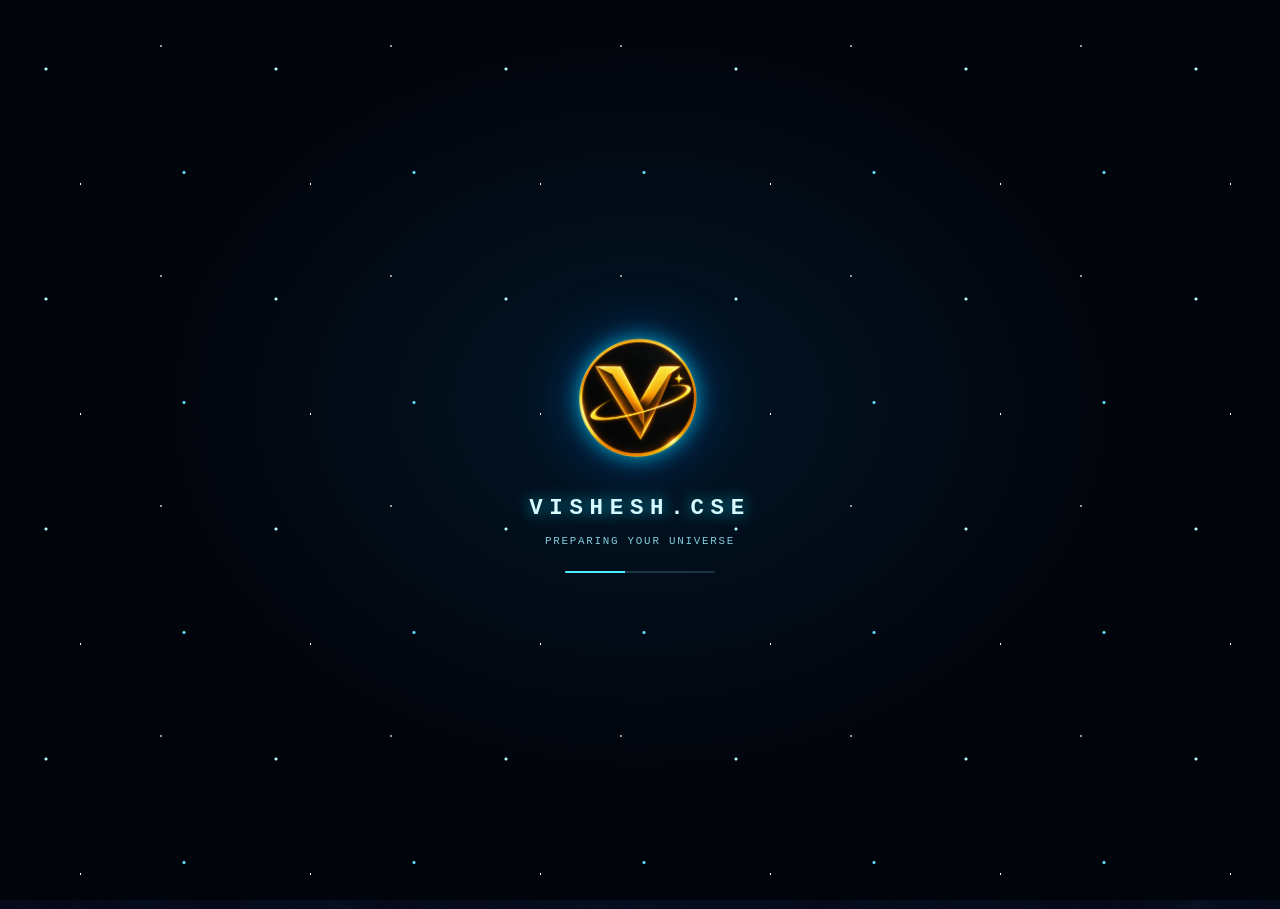
==== commit 2f2310fa: "Upgrade Hidden Universe effects" ====
--- a/index.html
+++ b/index.html
@@ -10,7 +10,10 @@
     <link rel="preconnect" href="https://fonts.gstatic.com" crossorigin>
     <link href="https://fonts.googleapis.com/css2?family=Inter:wght@400;500;600;700&family=Space+Grotesk:wght@400;500;600;700&display=swap" rel="stylesheet">
 
+    <link rel="icon" href="assets/v-logo.png">
     <link rel="stylesheet" href="style.css">
+    <link rel="stylesheet" href="site.css">
+    <script>try{if(sessionStorage.getItem("vcIntroSeen"))document.documentElement.classList.add("skip-intro")}catch(e){}</script>
 </head>
 
 <body>
@@ -118,6 +121,7 @@
         </div>
     </div>
 
+    <script src="site.js" defer></script>
     <script src="script.js" defer></script>
 </body>
 </html>
--- a/style.css
+++ b/style.css
@@ -702,3 +702,6 @@
         transition: none !important;
     }
 }
+
+/* Intro loader is skipped after the first homepage visit in a session */
+.skip-intro .intro-loader { display: none !important; }
--- a/site.css
+++ b/site.css
@@ -0,0 +1,268 @@
+/* ===== Shared across all pages: page fade-in, burger menu, next-page button ===== */
+
+/* Stage 4 of the entrance: every page fades in smoothly */
+@keyframes vcPageIn { from { opacity: 0; } to { opacity: 1; } }
+body { animation: vcPageIn 0.6s ease both; }
+
+/* ---------- Burger menu on inner pages ---------- */
+.vc-menu { position: relative; display: inline-block; z-index: 60; }
+
+.vc-menu-btn {
+    width: 46px;
+    height: 46px;
+    border: 1px solid rgba(255, 255, 255, 0.25);
+    border-radius: 14px;
+    background: rgba(8, 13, 28, 0.82);
+    color: #fff;
+    font-size: 22px;
+    line-height: 1;
+    cursor: pointer;
+    backdrop-filter: blur(12px);
+    -webkit-backdrop-filter: blur(12px);
+    transition: border-color 0.2s, box-shadow 0.2s;
+}
+.vc-menu-btn:hover,
+.vc-menu-btn:focus-visible {
+    border-color: rgba(139, 233, 255, 0.6);
+    box-shadow: 0 0 18px rgba(100, 190, 255, 0.25);
+    outline: none;
+}
+
+.vc-menu-panel {
+    position: absolute;
+    top: calc(100% + 10px);
+    right: 0;
+    display: none;
+    min-width: 220px;
+    padding: 10px;
+    border: 1px solid rgba(139, 233, 255, 0.2);
+    border-radius: 16px;
+    background: rgba(8, 13, 28, 0.97);
+    box-shadow: 0 15px 45px rgba(0, 0, 0, 0.4);
+    backdrop-filter: blur(18px);
+    -webkit-backdrop-filter: blur(18px);
+}
+.vc-menu-panel.open { display: grid; gap: 4px; }
+
+.vc-menu-panel a,
+.site-nav a {
+    display: block;
+    padding: 12px 14px;
+    border-radius: 9px;
+    color: #e8efff;
+    text-decoration: none;
+    text-align: left;
+    font-size: 15px;
+    transition: background 0.2s, color 0.2s;
+}
+.vc-menu-panel a:hover,
+.vc-menu-panel a:focus-visible,
+.site-nav a:hover,
+.site-nav a:focus-visible {
+    background: rgba(139, 233, 255, 0.12);
+    color: #8be9ff;
+    outline: none;
+}
+.vc-menu-panel a[aria-current="page"],
+.site-nav a[aria-current="page"] {
+    background: rgba(139, 233, 255, 0.16);
+    color: #8be9ff;
+    font-weight: 600;
+}
+
+/* ---------- End-of-page "next page" button ---------- */
+.vc-next {
+    position: relative;
+    z-index: 1;
+    max-width: 900px;
+    margin: 56px auto 36px;
+    padding: 0 20px;
+    text-align: center;
+}
+.vc-next-label {
+    margin: 0 0 16px;
+    color: #9be7ff;
+    font-size: 11px;
+    font-weight: 600;
+    letter-spacing: 0.28em;
+    text-transform: uppercase;
+}
+.vc-next-btn {
+    display: inline-flex;
+    align-items: center;
+    justify-content: center;
+    gap: 14px;
+    min-height: 52px;
+    padding: 15px 30px;
+    border: 1px solid rgba(255, 255, 255, 0.4);
+    border-radius: 999px;
+    background: linear-gradient(110deg, #8be9ff, #b9a5ff);
+    color: #071020;
+    font-size: 15px;
+    font-weight: 700;
+    text-decoration: none;
+    box-shadow: 0 0 35px rgba(100, 190, 255, 0.22);
+    transition: transform 0.2s, box-shadow 0.2s;
+}
+.vc-next-btn span { transition: transform 0.2s; }
+.vc-next-btn:hover,
+.vc-next-btn:focus-visible {
+    transform: translateY(-3px);
+    box-shadow: 0 0 48px rgba(100, 190, 255, 0.4);
+    outline: none;
+}
+.vc-next-btn:hover span,
+.vc-next-btn:focus-visible span { transform: translateX(4px); }
+
+@media (prefers-reduced-motion: reduce) {
+    body { animation: none; }
+    .vc-next-btn, .vc-next-btn span { transition: none; }
+}
+
+/* ===== HIDDEN UNIVERSE: SHARED PAGE TRANSITIONS ===== */
+
+.hu-page-transition {
+    position: fixed;
+    inset: 0;
+    z-index: 9998; /* Below the existing portal at 9999 */
+    pointer-events: none;
+    visibility: hidden;
+    opacity: 0;
+    background:
+        radial-gradient(
+            ellipse at center,
+            rgba(30, 65, 115, 0.35),
+            rgba(2, 4, 11, 0.98)
+        );
+    transition:
+        opacity 180ms ease,
+        visibility 0s linear 180ms;
+}
+
+.hu-page-transition.active {
+    visibility: visible;
+    opacity: 1;
+    transition-delay: 0s;
+}
+
+@media (prefers-reduced-motion: reduce) {
+    .hu-page-transition {
+        transition: none;
+    }
+}
+/* Shared page edge fix */
+html {
+    margin: 0;
+    min-height: 100%;
+    background: #02040b;
+}
+
+body {
+    margin: 0;
+    min-height: 100vh;
+    background-color: #02040b;
+    overflow-x: clip;
+}
+/* ===== GLOBAL HIDDEN UNIVERSE ELEMENTS ===== */
+
+/* Wandering Constellation Stars */
+.constellation-star {
+    position: fixed;
+    width: 8px;
+    height: 8px;
+    background: #8be9ff;
+    border-radius: 50%;
+    box-shadow: 0 0 16px #8be9ff, 0 0 32px #b9a5ff;
+    cursor: pointer;
+    z-index: 9997;
+    opacity: 0;
+    transition: transform 0.3s ease, opacity 0.6s ease;
+    animation: floatStar 7s ease-in-out infinite;
+}
+
+.constellation-star:hover {
+    transform: scale(2);
+    background: #ffffff;
+}
+
+@keyframes floatStar {
+    0%, 100% { transform: translateY(0px) translateX(0px); }
+    50% { transform: translateY(-18px) translateX(12px); }
+}
+
+/* Moving Digital Soul Orb */
+.digital-soul-orb {
+    position: fixed;
+    width: 50px;
+    height: 50px;
+    border-radius: 50%;
+    background: radial-gradient(circle, #8be9ff 0%, #7b6fff 60%, #080d1c 100%);
+    box-shadow: 0 0 22px rgba(139, 233, 255, 0.4), inset 0 0 12px rgba(255, 255, 255, 0.6);
+    cursor: pointer;
+    z-index: 9996;
+    display: flex;
+    align-items: center;
+    justify-content: center;
+    /* Smooth gliding movement */
+    transition: left 4s cubic-bezier(0.25, 1, 0.5, 1), top 4s cubic-bezier(0.25, 1, 0.5, 1), transform 0.3s ease, box-shadow 0.3s ease;
+    animation: soulPulse 3s infinite alternate;
+}
+
+.digital-soul-orb:hover {
+    transform: scale(1.2);
+    box-shadow: 0 0 40px rgba(139, 233, 255, 0.9);
+}
+
+@keyframes soulPulse {
+    from { box-shadow: 0 0 18px rgba(139, 233, 255, 0.3); }
+    to { box-shadow: 0 0 30px rgba(185, 165, 255, 0.7); }
+}
+
+/* Global Discovery Modal */
+.hu-modal {
+    position: fixed;
+    inset: 0;
+    background: rgba(3, 7, 18, 0.85);
+    backdrop-filter: blur(16px);
+    z-index: 10000;
+    display: grid;
+    place-items: center;
+    opacity: 0;
+    pointer-events: none;
+    transition: opacity 0.3s ease;
+    padding: 20px;
+}
+
+.hu-modal.active {
+    opacity: 1;
+    pointer-events: auto;
+}
+
+.hu-modal-card {
+    background: linear-gradient(145deg, rgba(20, 34, 59, 0.95), rgba(9, 16, 32, 0.95));
+    border: 1px solid rgba(139, 233, 255, 0.35);
+    border-radius: 22px;
+    padding: 32px;
+    max-width: 480px;
+    width: 100%;
+    box-shadow: 0 25px 60px rgba(0, 0, 0, 0.6);
+    text-align: center;
+    position: relative;
+    transform: translateY(15px);
+    transition: transform 0.3s cubic-bezier(0.16, 1, 0.3, 1);
+}
+
+.hu-modal.active .hu-modal-card {
+    transform: translateY(0);
+}
+
+.hu-modal-close {
+    position: absolute;
+    top: 16px;
+    right: 16px;
+    background: none;
+    border: none;
+    color: #8be9ff;
+    font-size: 20px;
+    cursor: pointer;
+}
